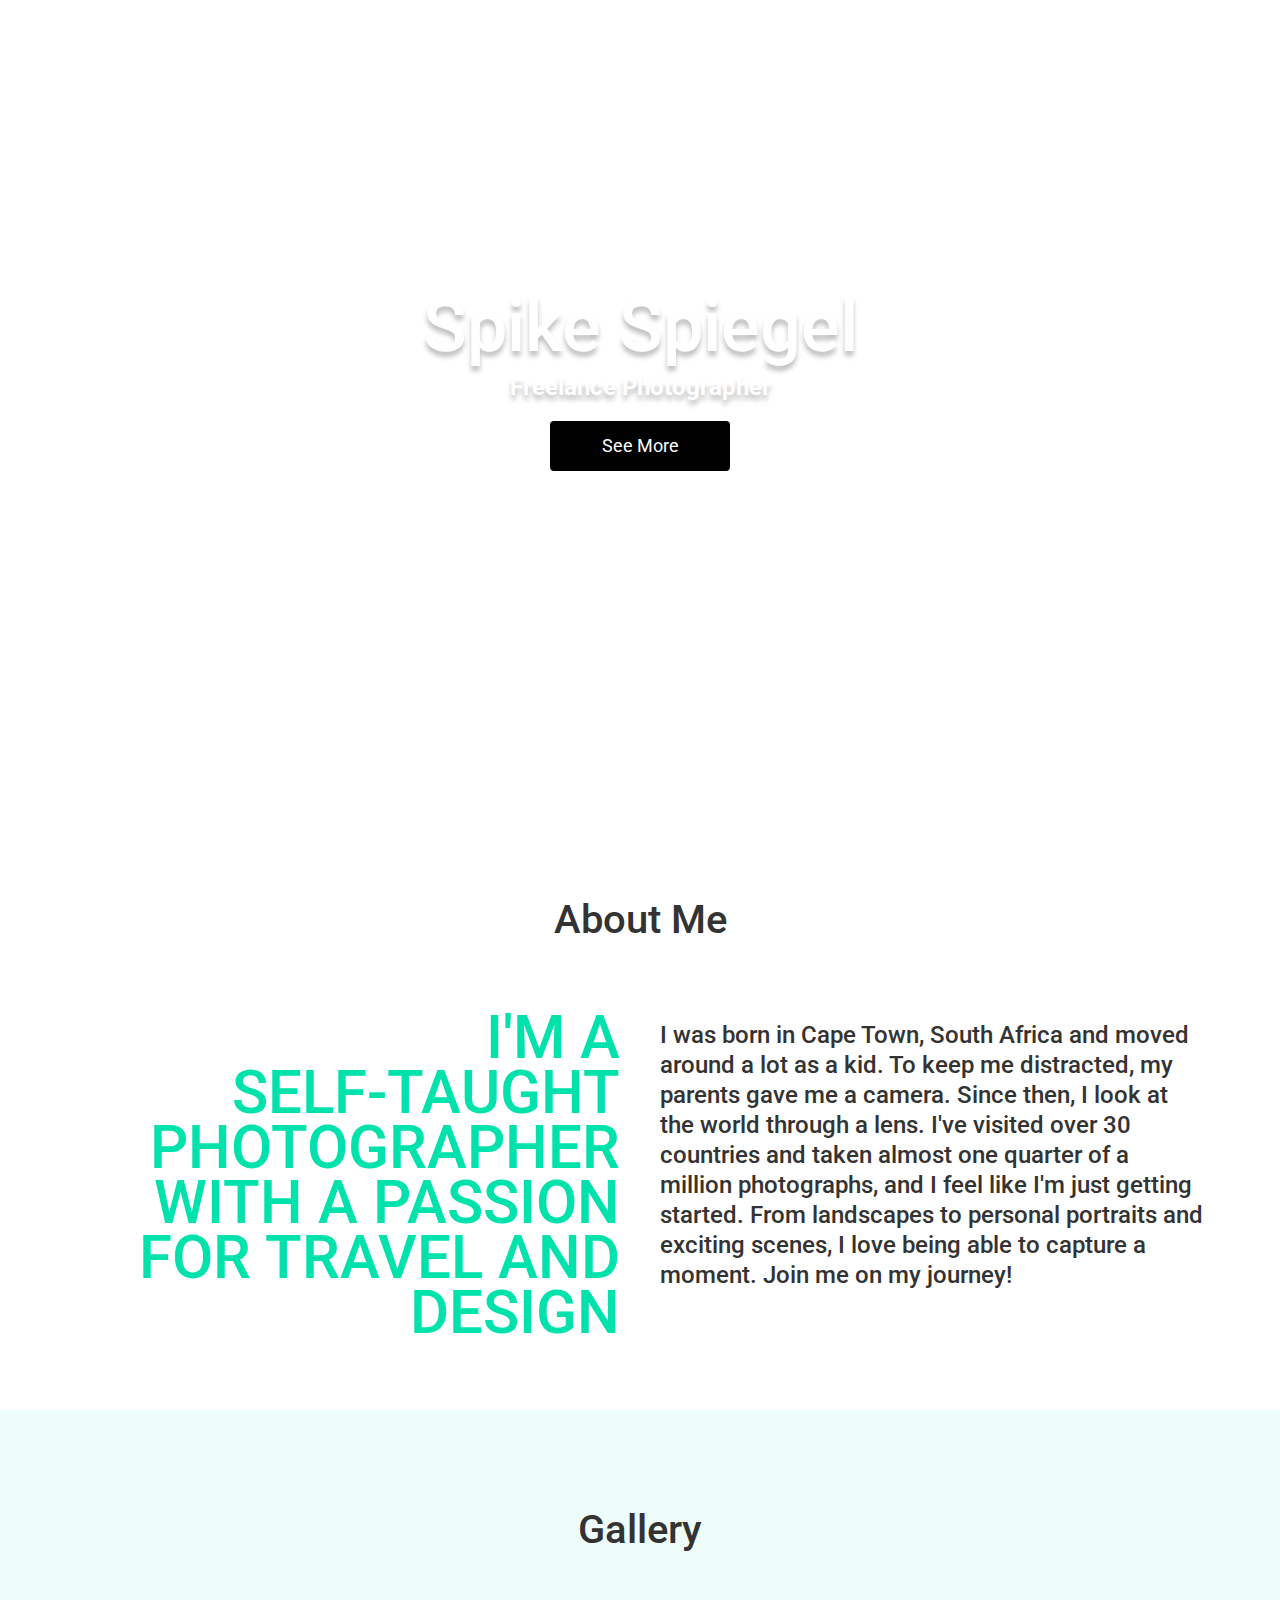
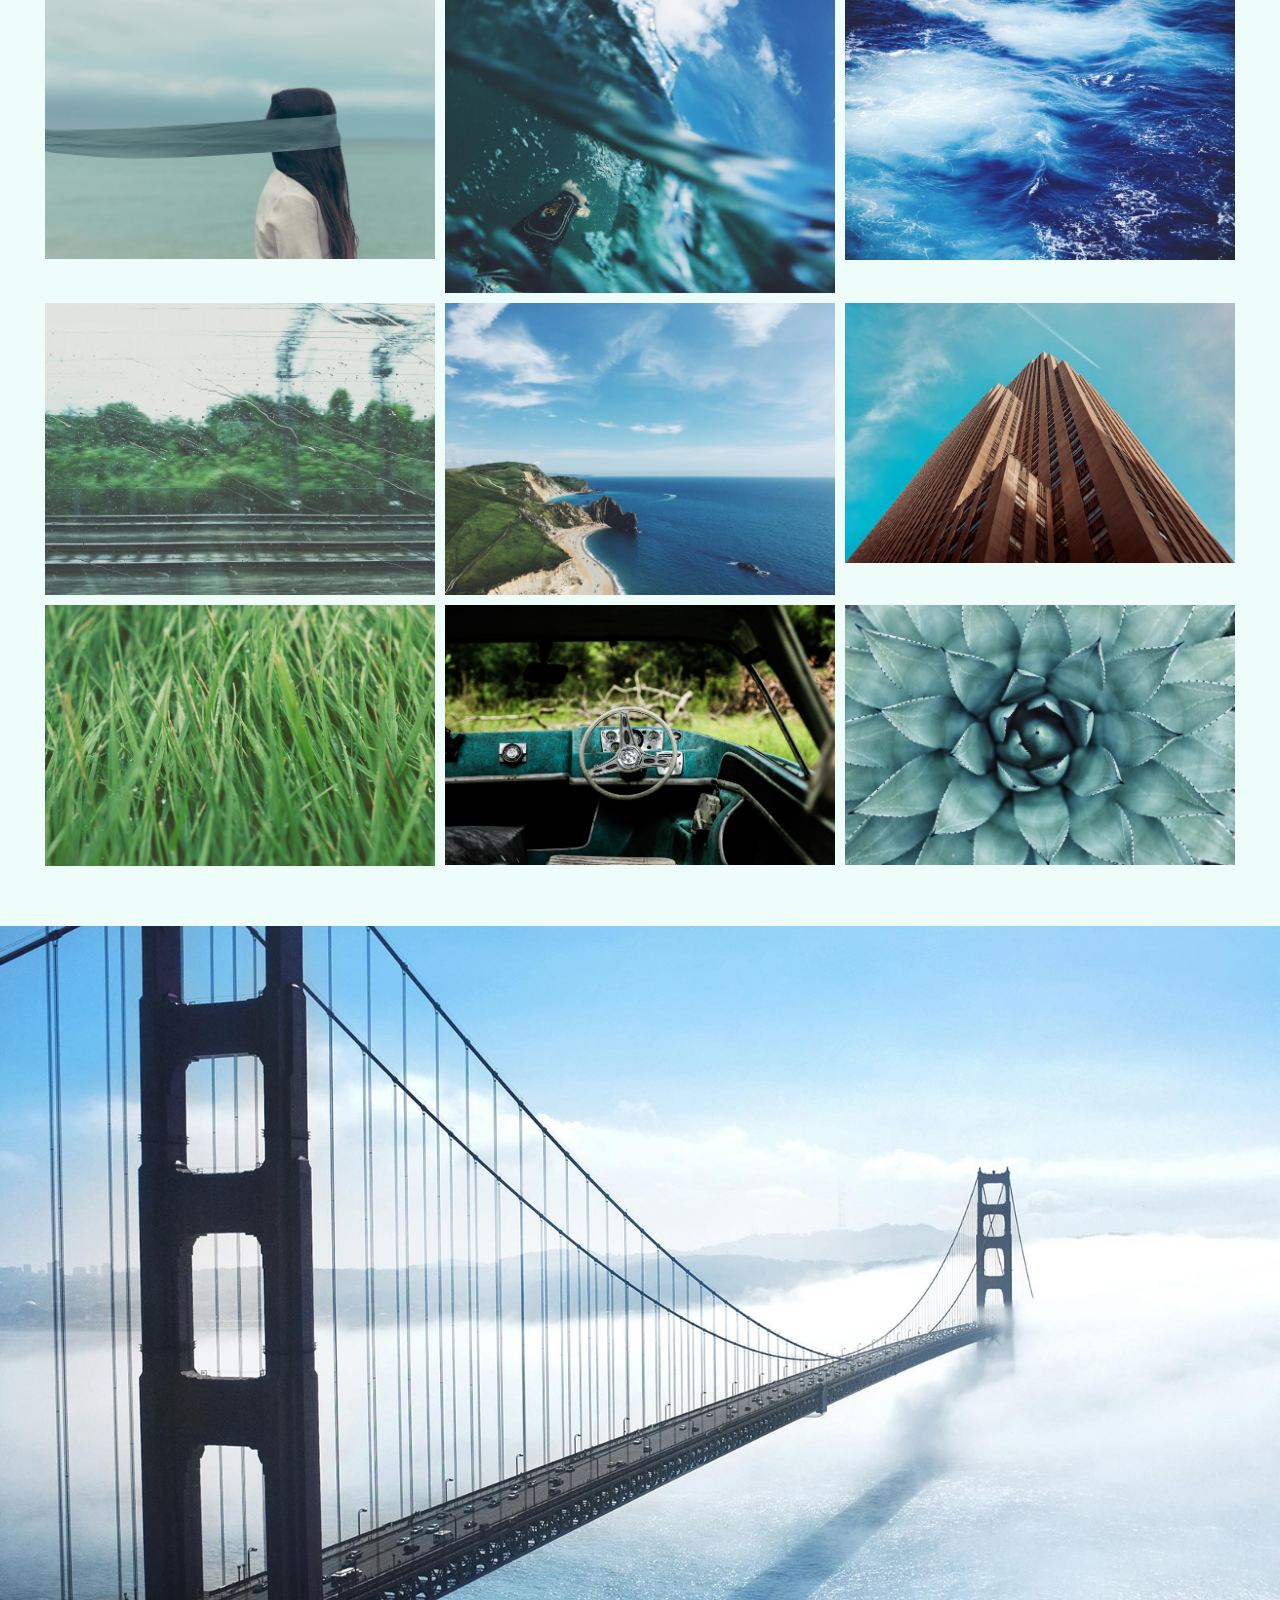
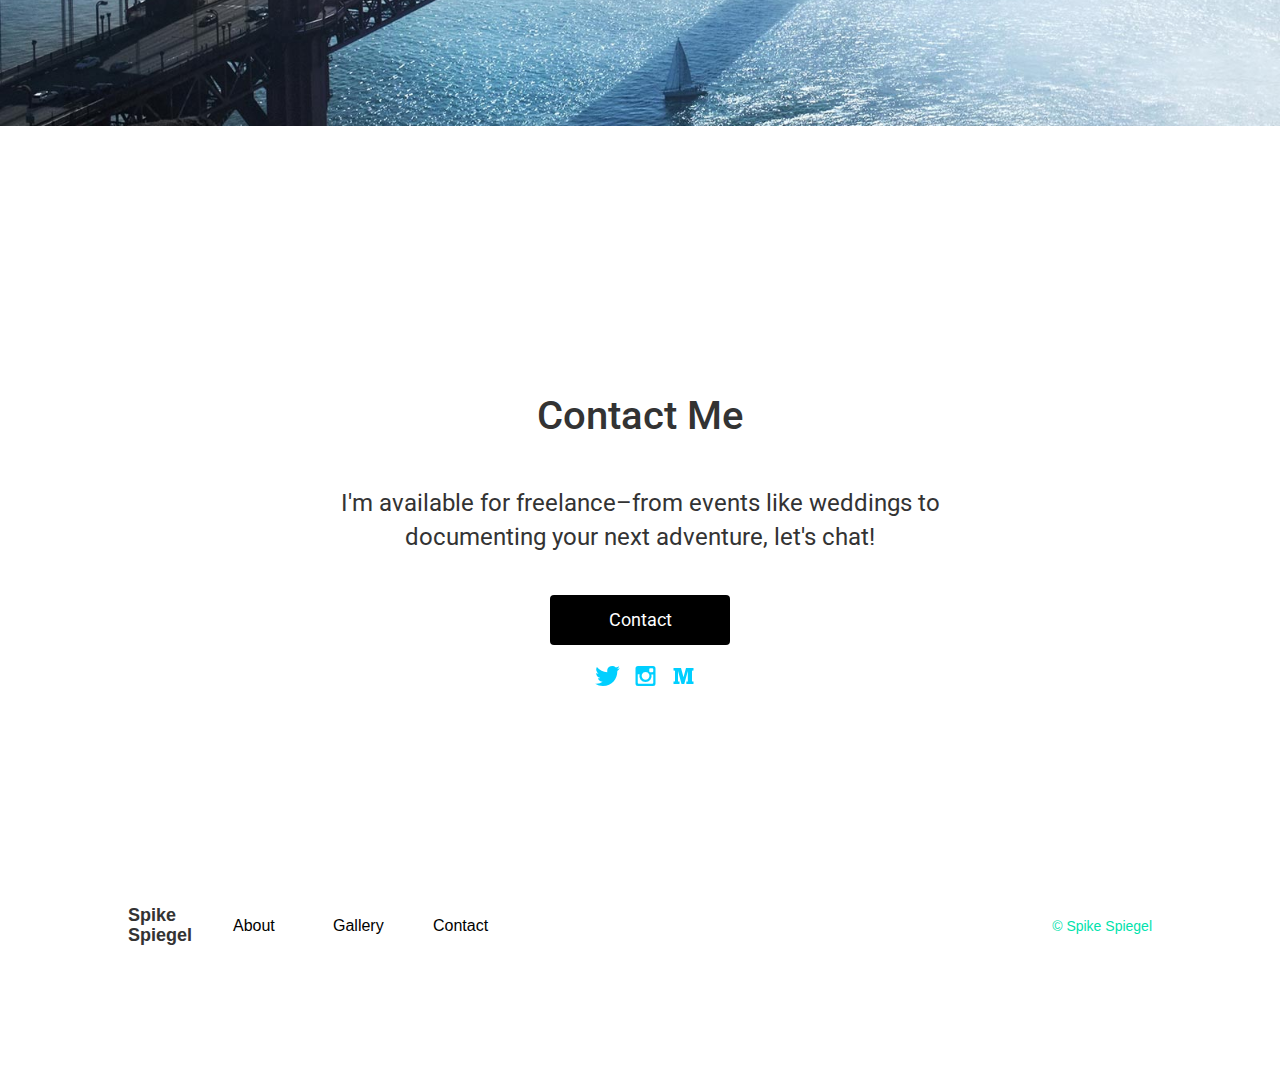
==== index.html @ 9066c70d "of my choice" ====
<!DOCTYPE html>
<html>
<head>
    <title>Portfolio</title>

    <link rel="stylesheet" href="https://maxcdn.bootstrapcdn.com/bootstrap/3.3.7/css/bootstrap.min.css" integrity="sha384-BVYiiSIFeK1dGmJRAkycuHAHRg32OmUcww7on3RYdg4Va+PmSTsz/K68vbdEjh4u" crossorigin="anonymous">

    <link rel="stylesheet" href="styles/styles.css">

    <link rel="stylesheet" href="https://fonts.googleapis.com/css?family=Roboto:100,700" type="text/css">
</head>
<body>
    <div id="intro" class="container-fluid hero landscape">
        <h1>Spike Spiegel</h1>
        <h5>Freelance Photographer</h5>
        <a href="#gallery"><button type="button" class="cta">See More</button></a>
    </div>

    <div id="about" class="container hero">
        <h2>About Me</h2>

        <div class="row">
            <div class="col-md-6 left-col">
                <h2>I'm a <br> self-taught photographer with a passion for travel and design</h2>
            </div>
            <div class="col-md-6 right-col">
                <h5>I was born in Cape Town, South Africa and moved around a lot as a kid. To keep me distracted, my parents gave me a camera. Since then, I look at the world through a lens. I've visited over 30 countries and taken almost one quarter of a million photographs, and I feel like I'm just getting started. From landscapes to personal portraits and exciting scenes, I love being able to capture a moment. Join me on my journey!</h5>
            </div>
        </div>
    </div>

    <div id="gallery" class="container-fluid hero">
        <h2>Gallery</h2>

        <div class="row">
            <div class="col-md-4"><img src="img/gallery/gallery-01.jpg"></div>
            <div class="col-md-4"><img src="img/gallery/gallery-02.jpg"></div>
            <div class="col-md-4"><img src="img/gallery/gallery-03.jpg"></div>
        </div>
        <div class="row">
            <div class="col-md-4"><img src="img/gallery/gallery-04.jpg"></div>
            <div class="col-md-4"><img src="img/gallery/gallery-05.jpg"></div>
            <div class="col-md-4"><img src="img/gallery/gallery-06.jpg"></div>
        </div>
        <div class="row">
            <div class="col-md-4"><img src="img/gallery/gallery-07.jpg"></div>
            <div class="col-md-4"><img src="img/gallery/gallery-08.jpg"></div>
            <div class="col-md-4"><img src="img/gallery/gallery-09.jpg"></div>
        </div>
    </div>

    <div class="hero container-fluid bridge"></div>

    <div id="contact" class="container-fluid hero">
        <h2>Contact Me</h2>

        <p>I'm available for freelance&ndash;from events like weddings to documenting your next adventure, let's chat!</p>

        <a href="mailto:mail@example.net"><button type="button" class="cta">Contact</button></a>

        <div id="social">
            <a href="http://www.twitter.com"><img src="img/icons/twitter.svg"></a>
            <a href="http://www.instagram.com"><img src="img/icons/instagram.svg"></a>
            <a href="http://www.medium.com"><img src="img/icons/medium.svg"></a>
        </div>
    </div>

    <div id="footer">
        <div class="footer-item">
            <h4>
                <b>Spike <br> Spiegel</b>
            </h4>
        </div>
        <div class="footer-item">
            <a href="#intro">About</a>
        </div>
        <div class="footer-item">
            <a href="#gallery">Gallery</a>
        </div>
        <div class="footer-item">
            <a href="#contact">Contact</a>
        </div>
        <div class="copyright">&copy; Spike Spiegel</div>
    </div>
</body>
</html>
---- styles/styles.css ----
.hero {
    font-family: "Roboto", serif;
    text-align: center;
    min-height: 800px;
    background-size: cover;
    padding-bottom: 50px;

    display: flex;
    align-items: center;
    justify-content: center;
    flex-direction: column;
}

.landscape.hero {
    color: white;
}

.hero h1 {
    line-height: 55px;
    font-size: 72px;
}

.hero h2 {
    margin-top: 100px;
    margin-bottom: 50px;
    font-size: 40px;
    line-height: 40px;
}

#intro h1, #intro h5 {
    text-shadow: rgba(0, 0, 0, .25) 0px 5px 5px;
}

#intro h5 {
    margin-bottom: 20px;
    font-size: 24px;
    font-weight: 700;
}

.cta {
    background-color: black;
    color: white;
    padding: 0;
    width: 180px;
    font-size: 18px;
    line-height: 50px;
    border: none;
    border-radius: 4px;
    cursor: pointer;
}

.cta:hover {
    background-color: #00CFFF;
}

#about {
    min-height: 0px;
}

#about .left-col {
    color: #00E2AC;
    padding: 20px;
    text-align: right;
    text-transform: uppercase;
    font-weight: 700;
}

#about .right-col {
    text-align: left;
    padding: 20px;
}

.left-col h2 {
    margin-top: 0;
    margin-bottom: 0;
    font-size: 60px;
    line-height: 55px;
}

.right-col h5 {
    font-size: 24px;
    line-height: 30px;
}

#gallery {
    background-color: #EEFDF9;
}

#gallery .col-md-4 {
    overflow: hidden;
    padding-top: 0;
    padding-right: 5px;
    padding-bottom: 10px;
    padding-left: 5px;
}

.col-md-4 img {
    height: 100%;
    max-width: 390px;
    max-height: 380px;
}

.hero.bridge {
    background-image: url(../img/bridge/full-width.jpg);
    width: 100%;
}

#contact p {
    font-size: 24px;
    margin-bottom: 40px;
    max-width: 740px;
}

#social {
    padding: 20px;
}

#social a {
    margin-top: 0;
    margin-right: 0;
    margin-bottom: 0;
    margin-left: 10px;
    text-decoration: none;
}

#social img {
    height: 20px;
}

#social img:hover {
    opacity: 0.5;
}

#footer {
    height: 40px;
    margin-left: 10%;
    margin-right: 10%;
    padding-bottom: 150px;

    display: flex;
    flex-direction: row;
    align-items: center;
}

#footer a {
    color: black;
    font-size: 16px;
    line-height: 40px;
    padding: 0;
    margin-left: 5px;
    margin-right: 20px;
}

#footer .footer-item {
    flex: 1;
    max-width: 100px;
}

.copyright {
    margin-left: auto;
    color: #00E2AC;
}

@media only screen and (max-width: 480px) {
    #intro {
        min-height: 640px;
    }

    .left-col h2 {
        font-size: 42px;
        line-height: 40px;
    }

    #footer {
        margin-left: 20px;
        margin-right: 20px;
    }

    #footer h4 {
        margin-right: 20px;
    }
}

@media only screen and (max-width: 992px) {
    .row {
        width: 100%;
    }

    .col-md-4 {
        width: 100%;
    }

    .col-md-4 img {
        width: 100%;
        max-width: 992px;
        max-height: 900px;
    }
}
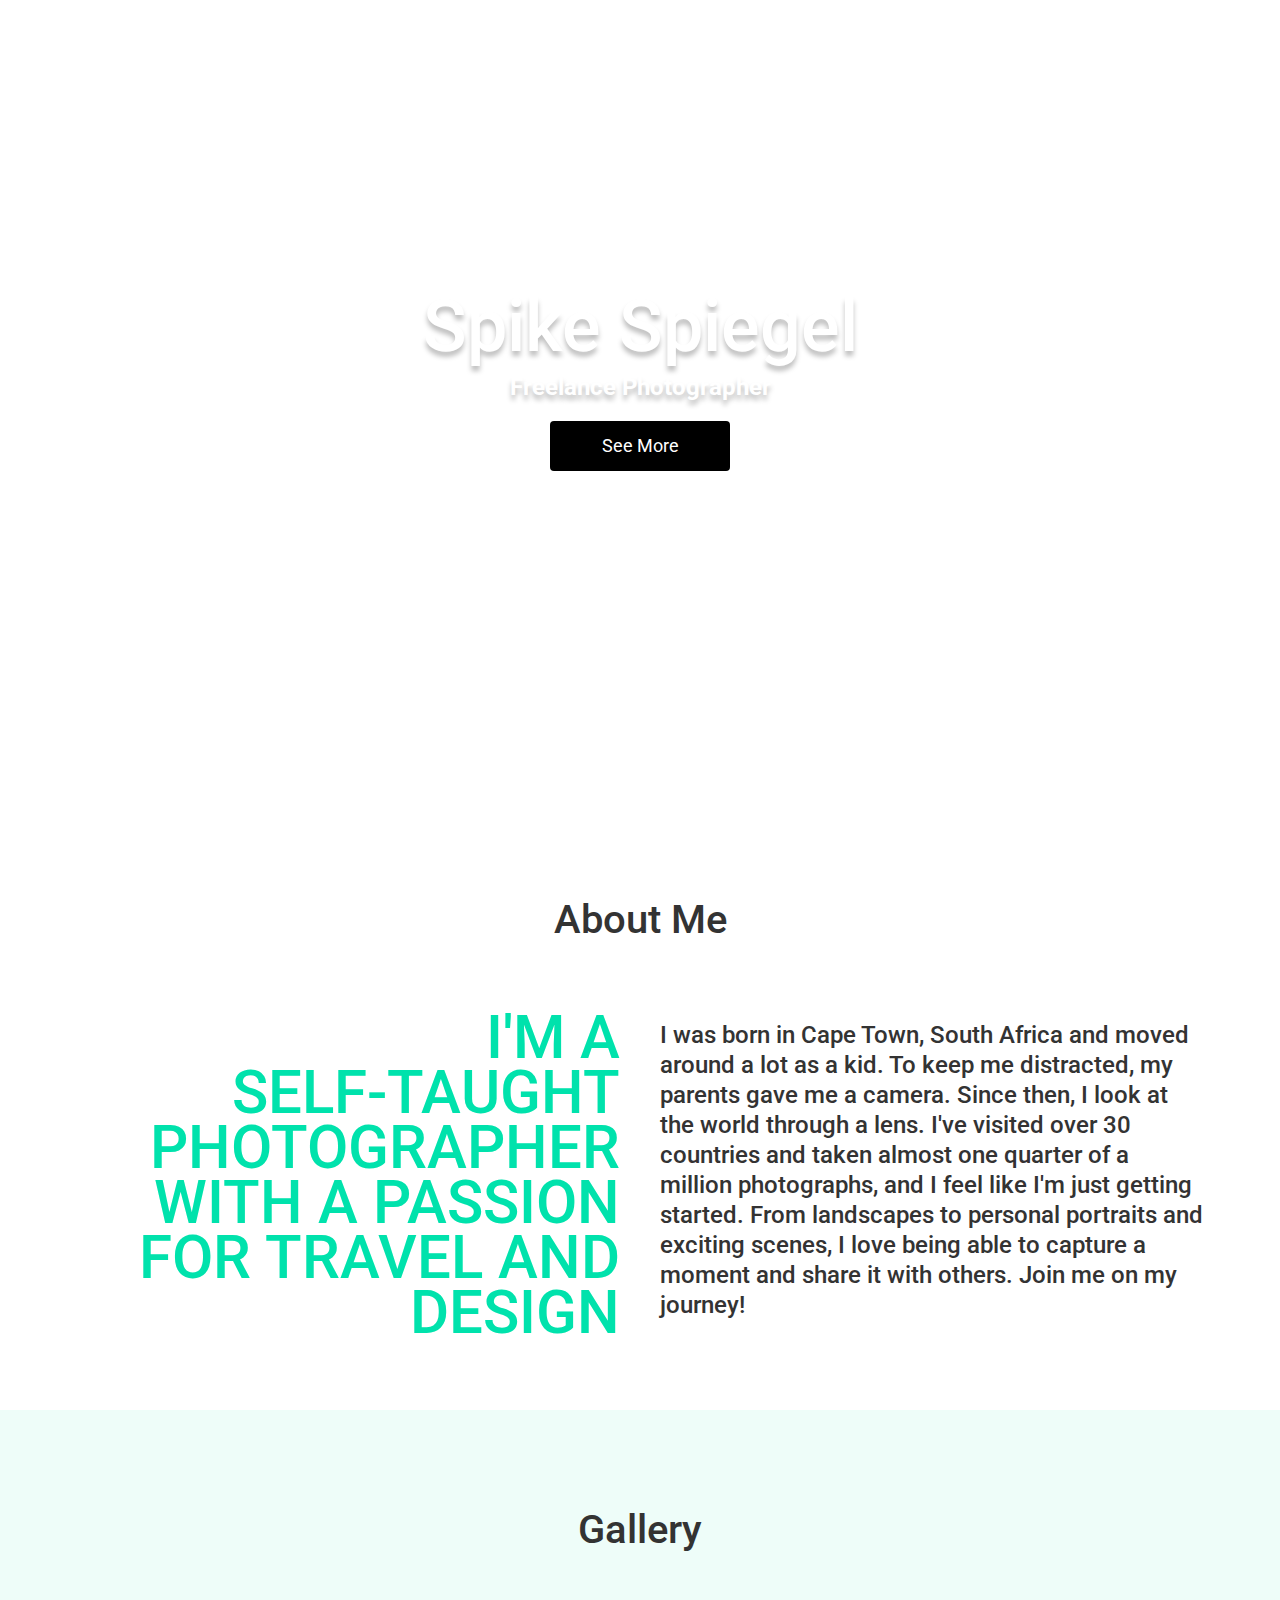
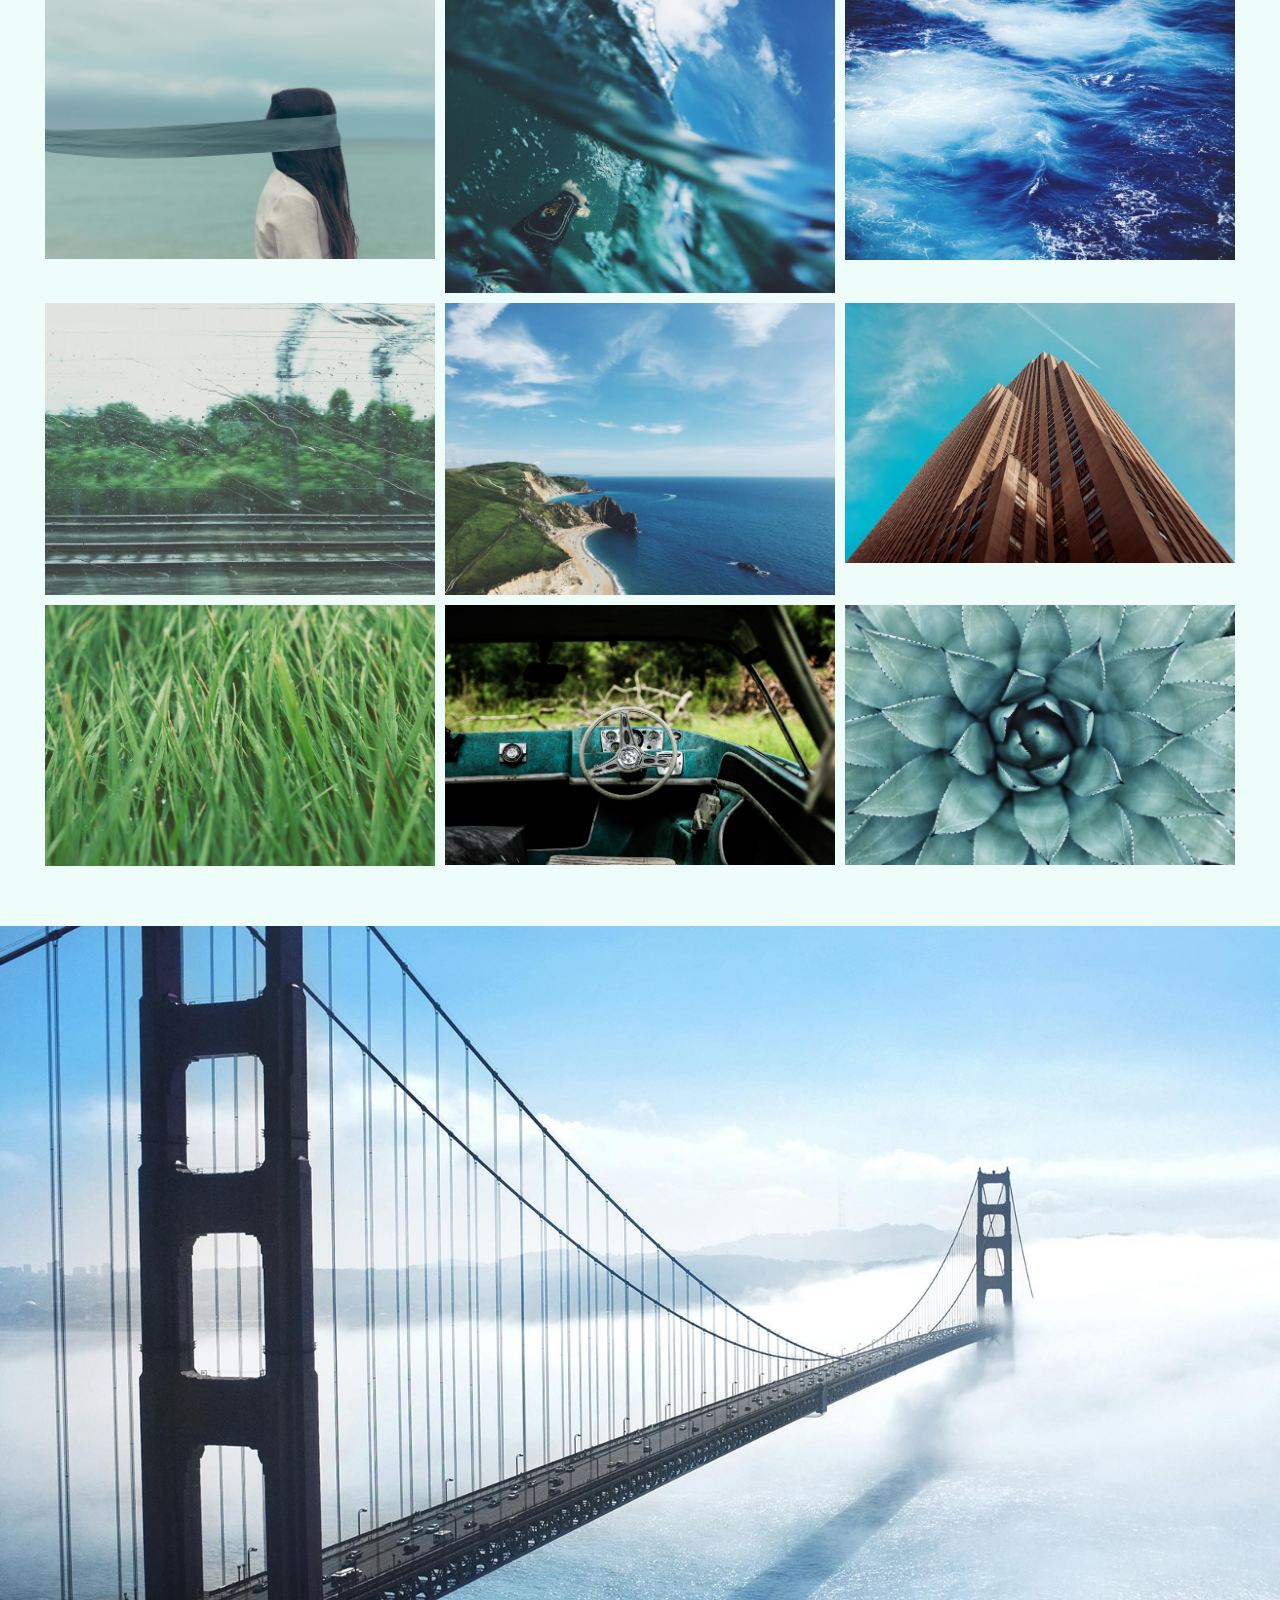
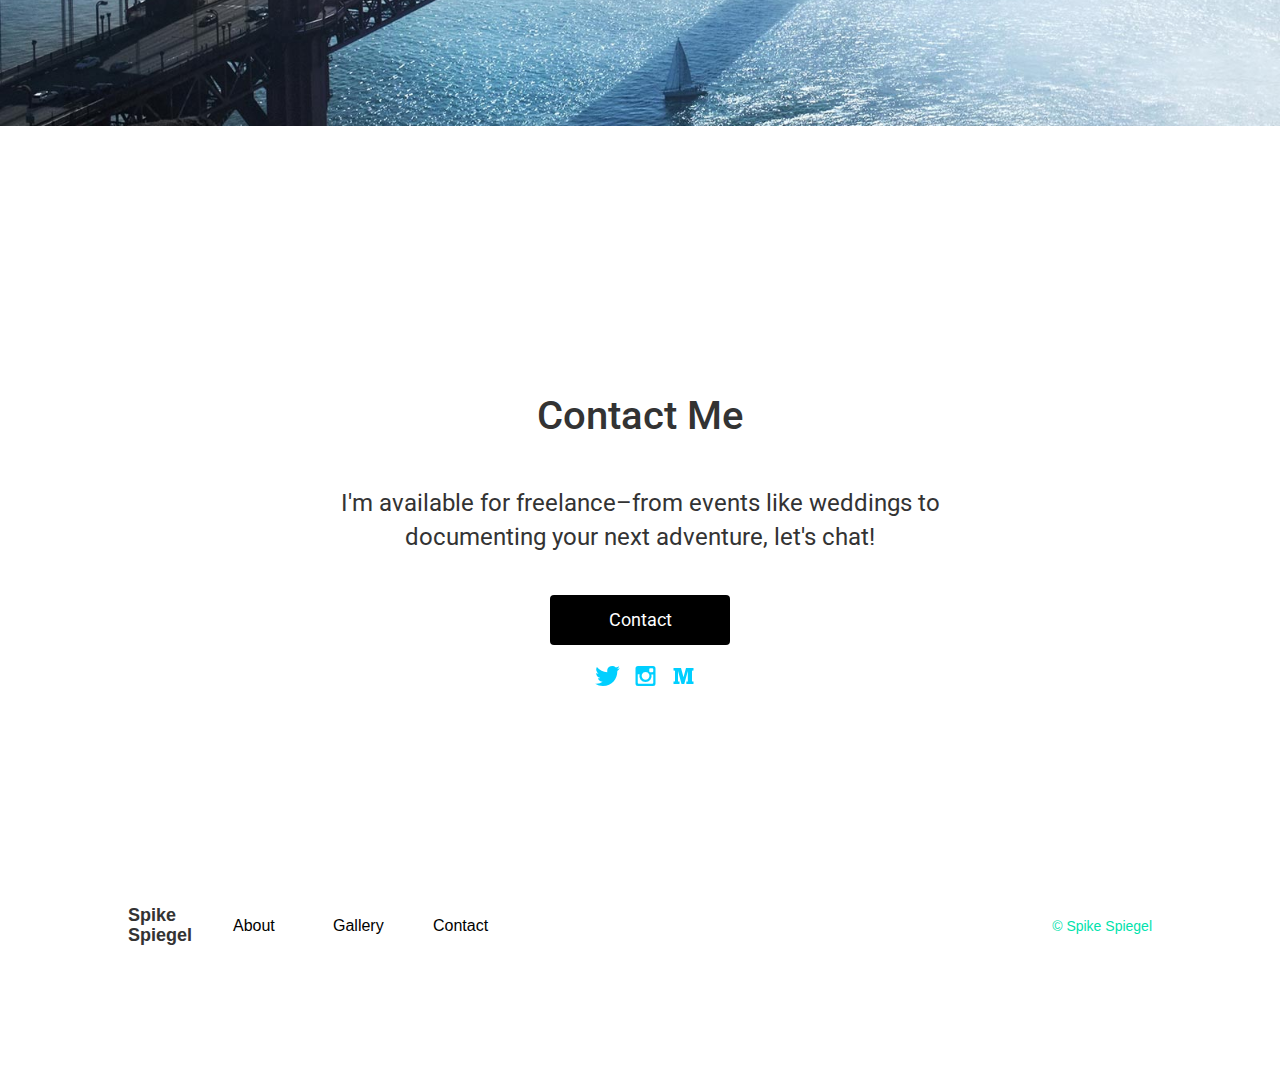
==== commit f6e878d0: "build" ====
--- a/index.html
+++ b/index.html
@@ -24,7 +24,7 @@
                 <h2>I'm a <br> self-taught photographer with a passion for travel and design</h2>
             </div>
             <div class="col-md-6 right-col">
-                <h5>I was born in Cape Town, South Africa and moved around a lot as a kid. To keep me distracted, my parents gave me a camera. Since then, I look at the world through a lens. I've visited over 30 countries and taken almost one quarter of a million photographs, and I feel like I'm just getting started. From landscapes to personal portraits and exciting scenes, I love being able to capture a moment. Join me on my journey!</h5>
+                <h5>I was born in Cape Town, South Africa and moved around a lot as a kid. To keep me distracted, my parents gave me a camera. Since then, I look at the world through a lens. I've visited over 30 countries and taken almost one quarter of a million photographs, and I feel like I'm just getting started. From landscapes to personal portraits and exciting scenes, I love being able to capture a moment and share it with others. Join me on my journey!</h5>
             </div>
         </div>
     </div>
@@ -83,4 +83,4 @@
         <div class="copyright">&copy; Spike Spiegel</div>
     </div>
 </body>
-</html>+</html>
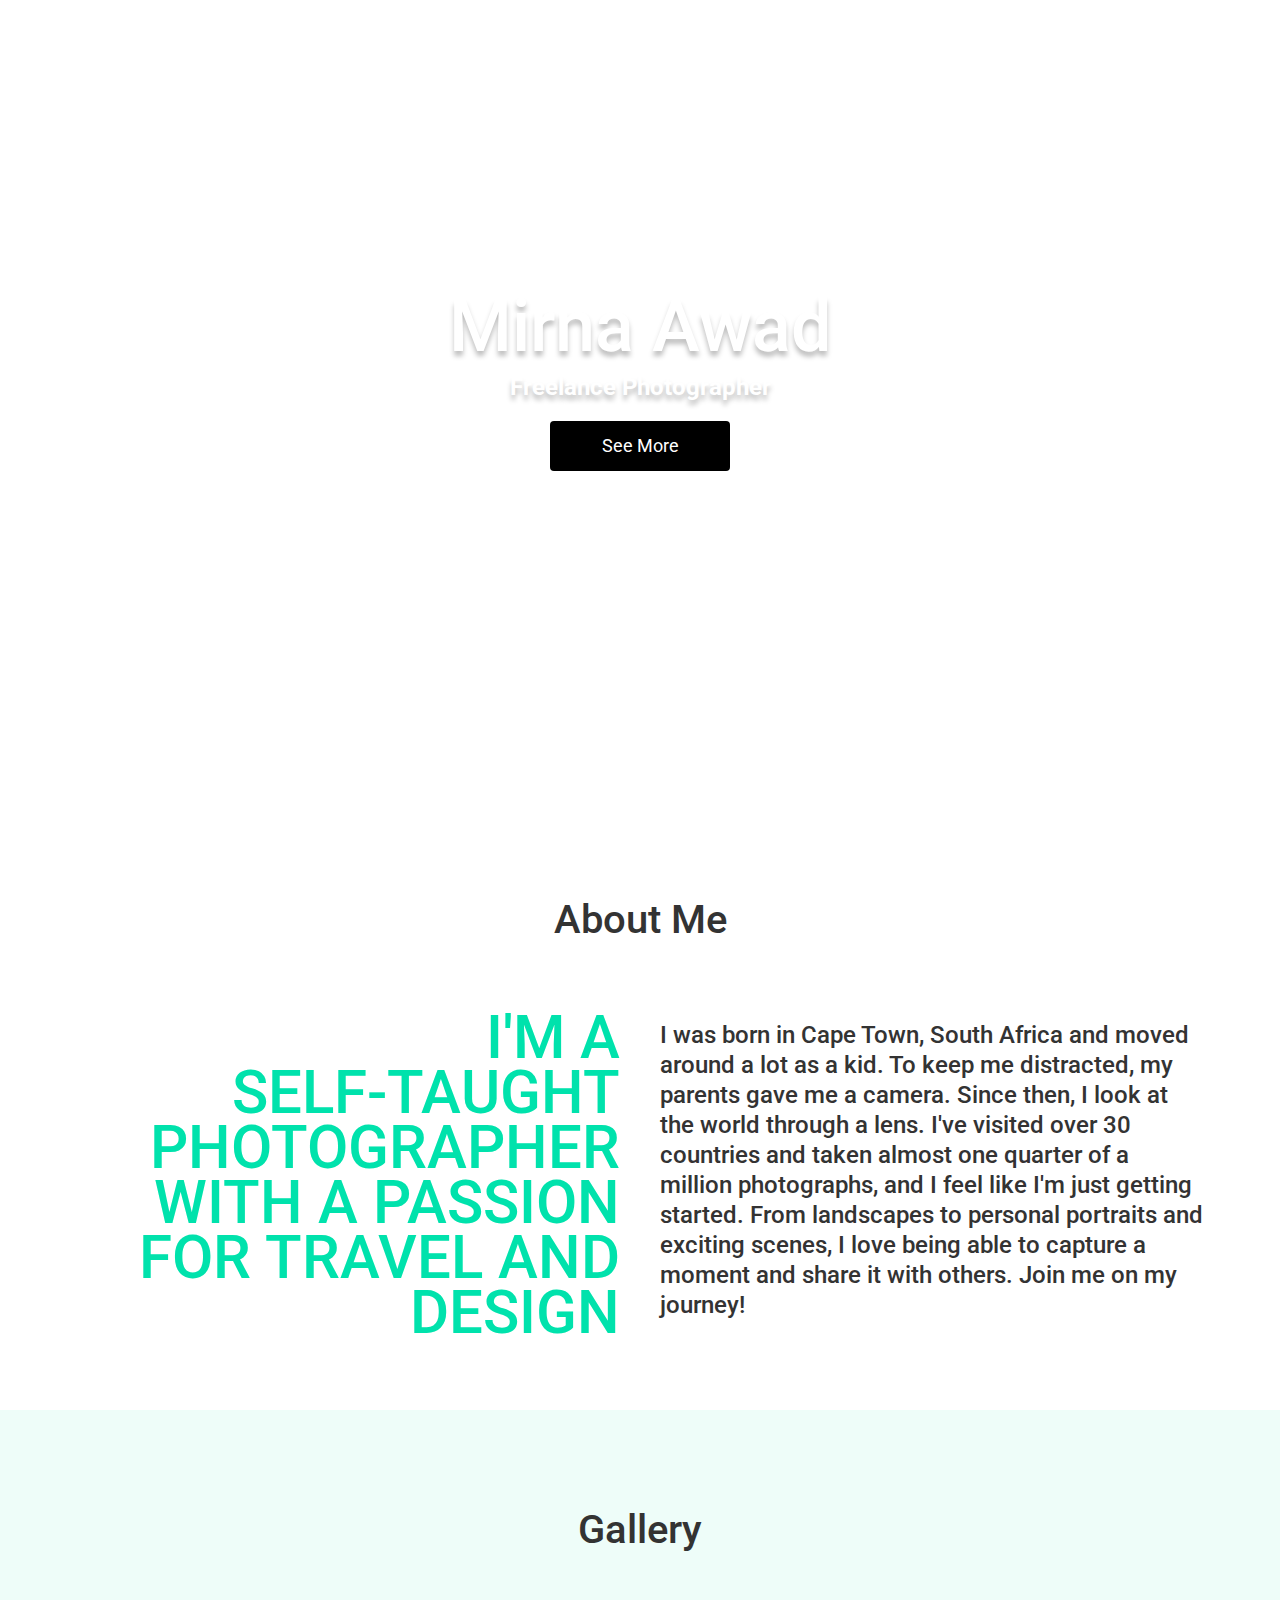
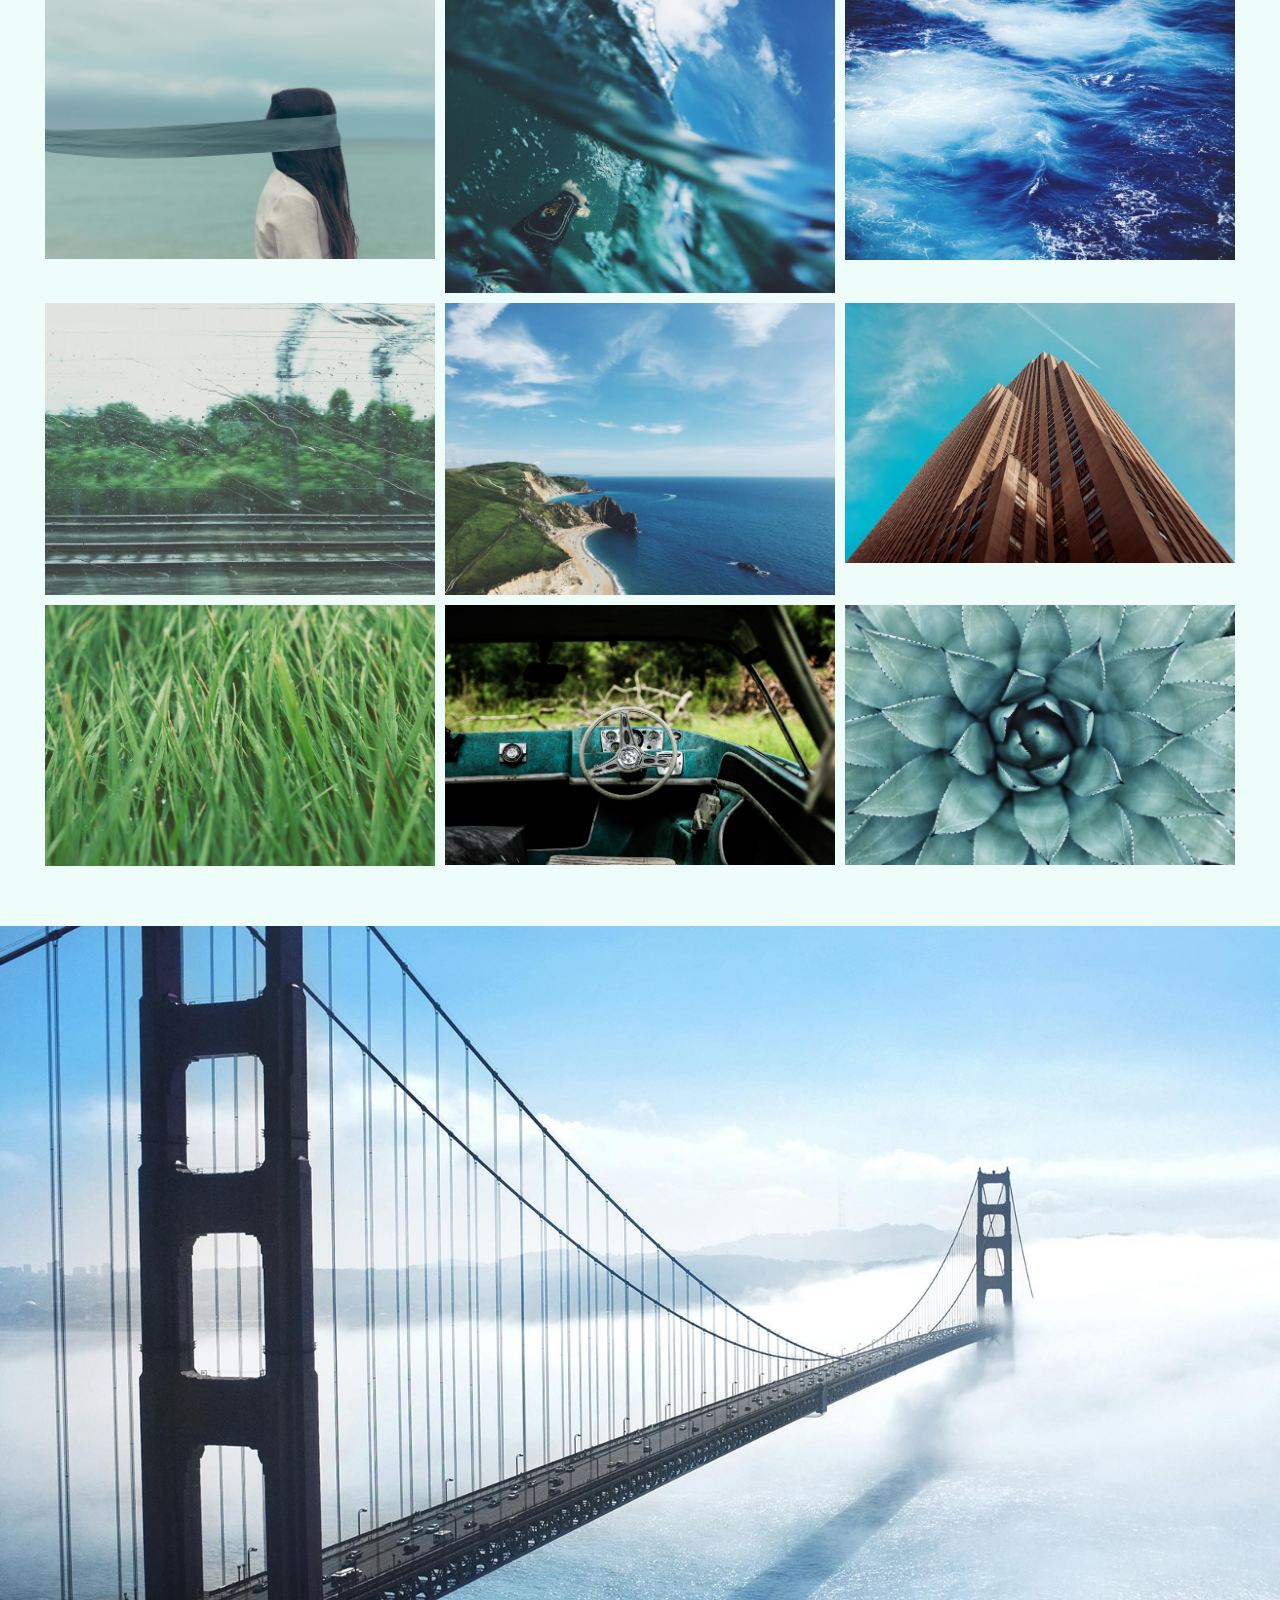
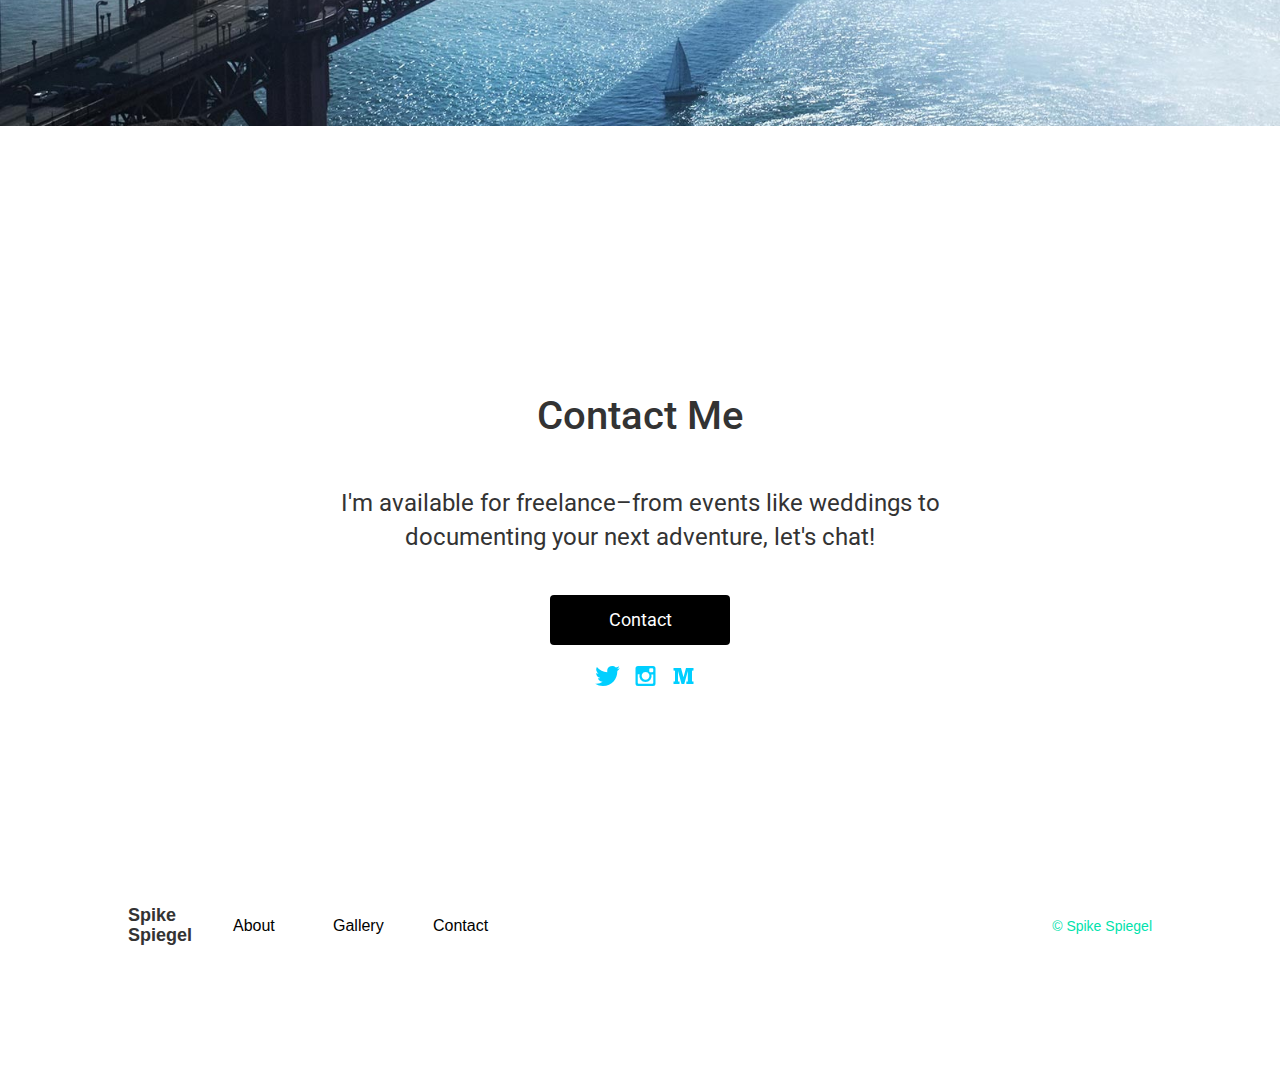
==== commit d3733502: "mirna" ====
--- a/index.html
+++ b/index.html
@@ -11,7 +11,7 @@
 </head>
 <body>
     <div id="intro" class="container-fluid hero landscape">
-        <h1>Spike Spiegel</h1>
+        <h1>Mirna Awad</h1>
         <h5>Freelance Photographer</h5>
         <a href="#gallery"><button type="button" class="cta">See More</button></a>
     </div>
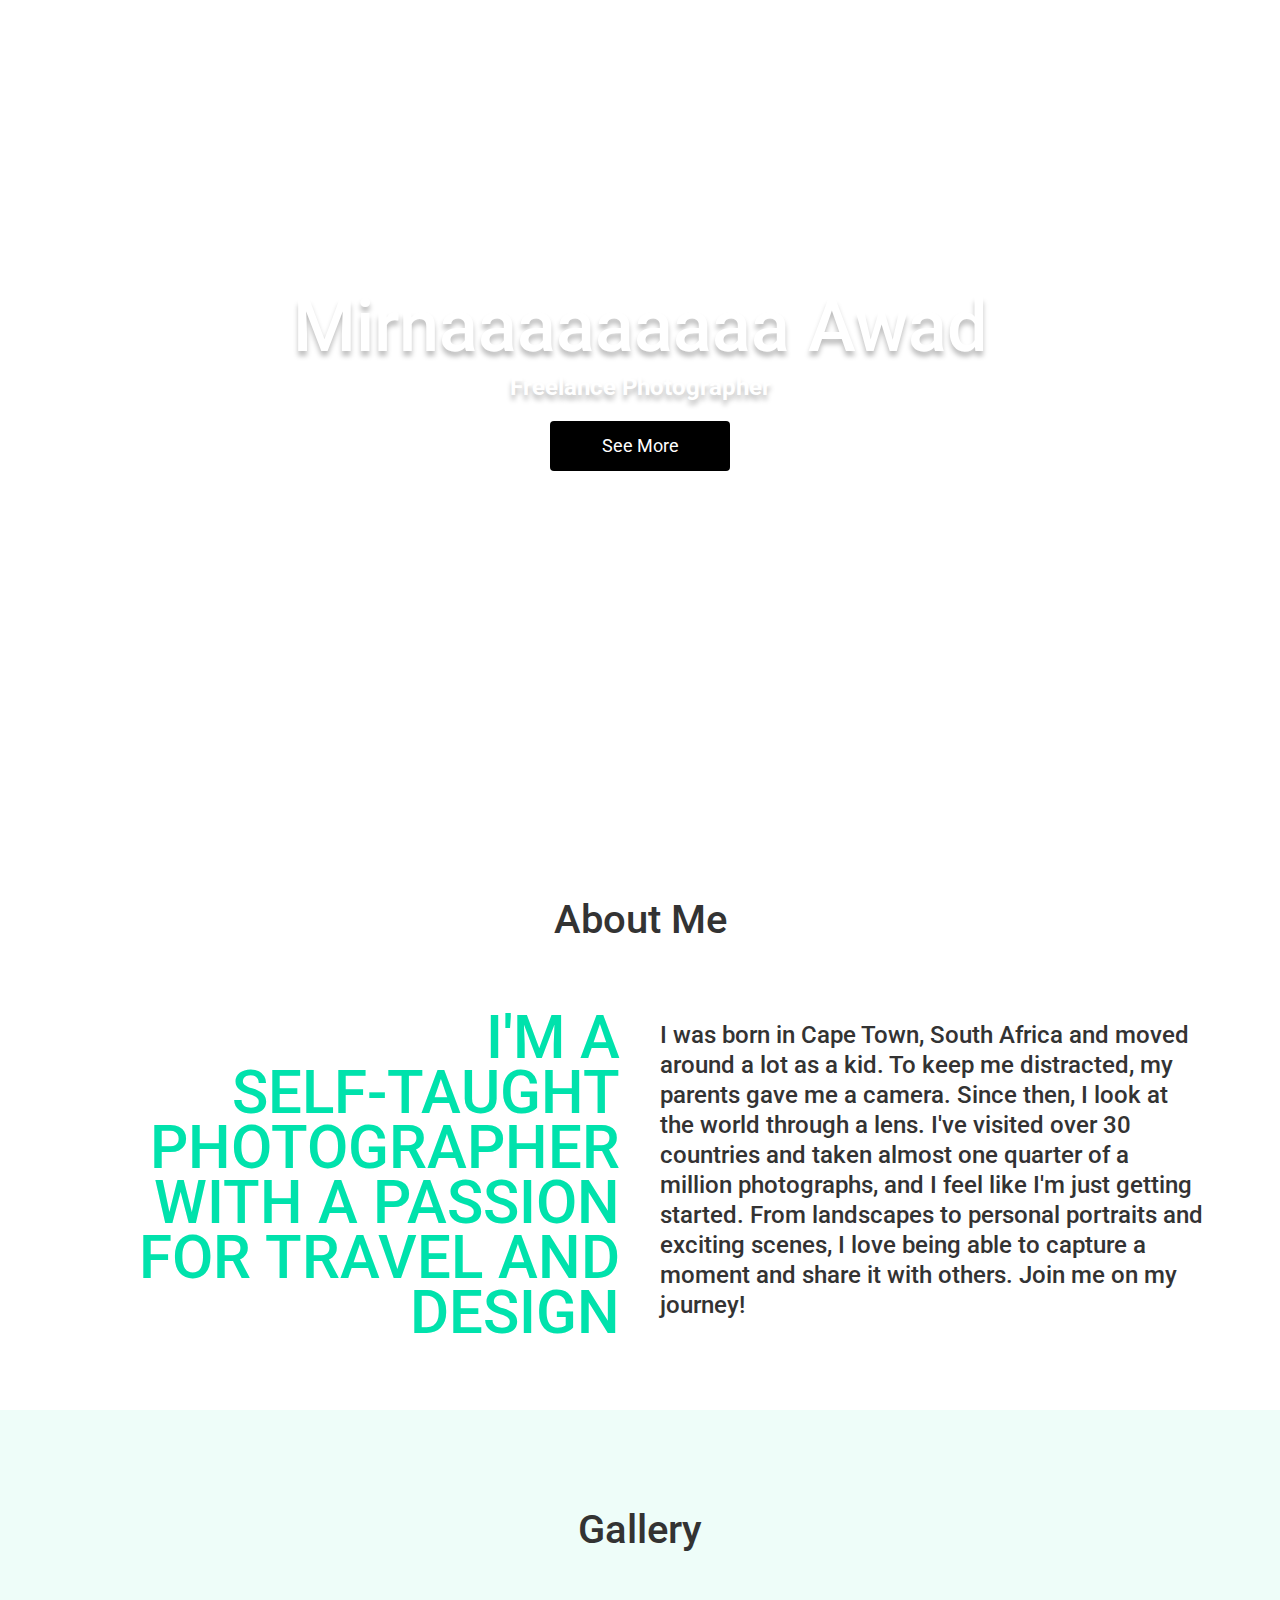
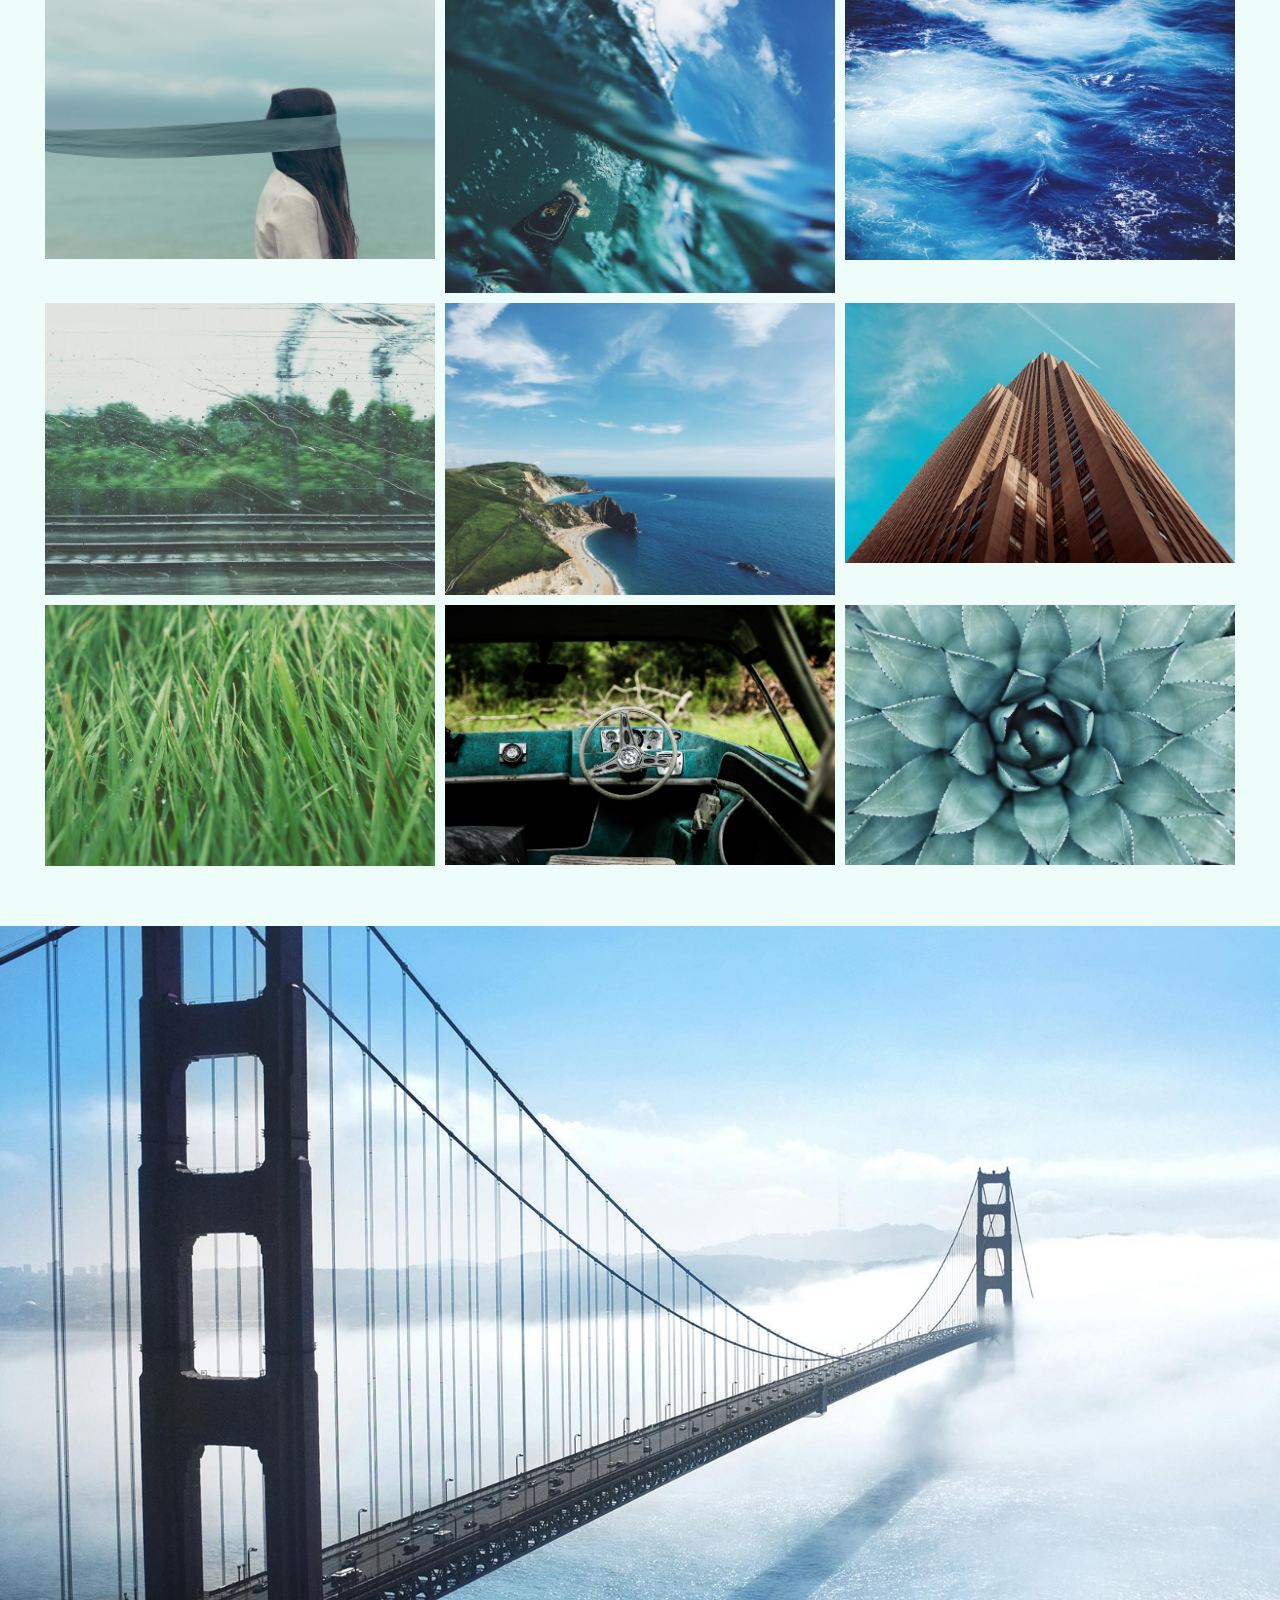
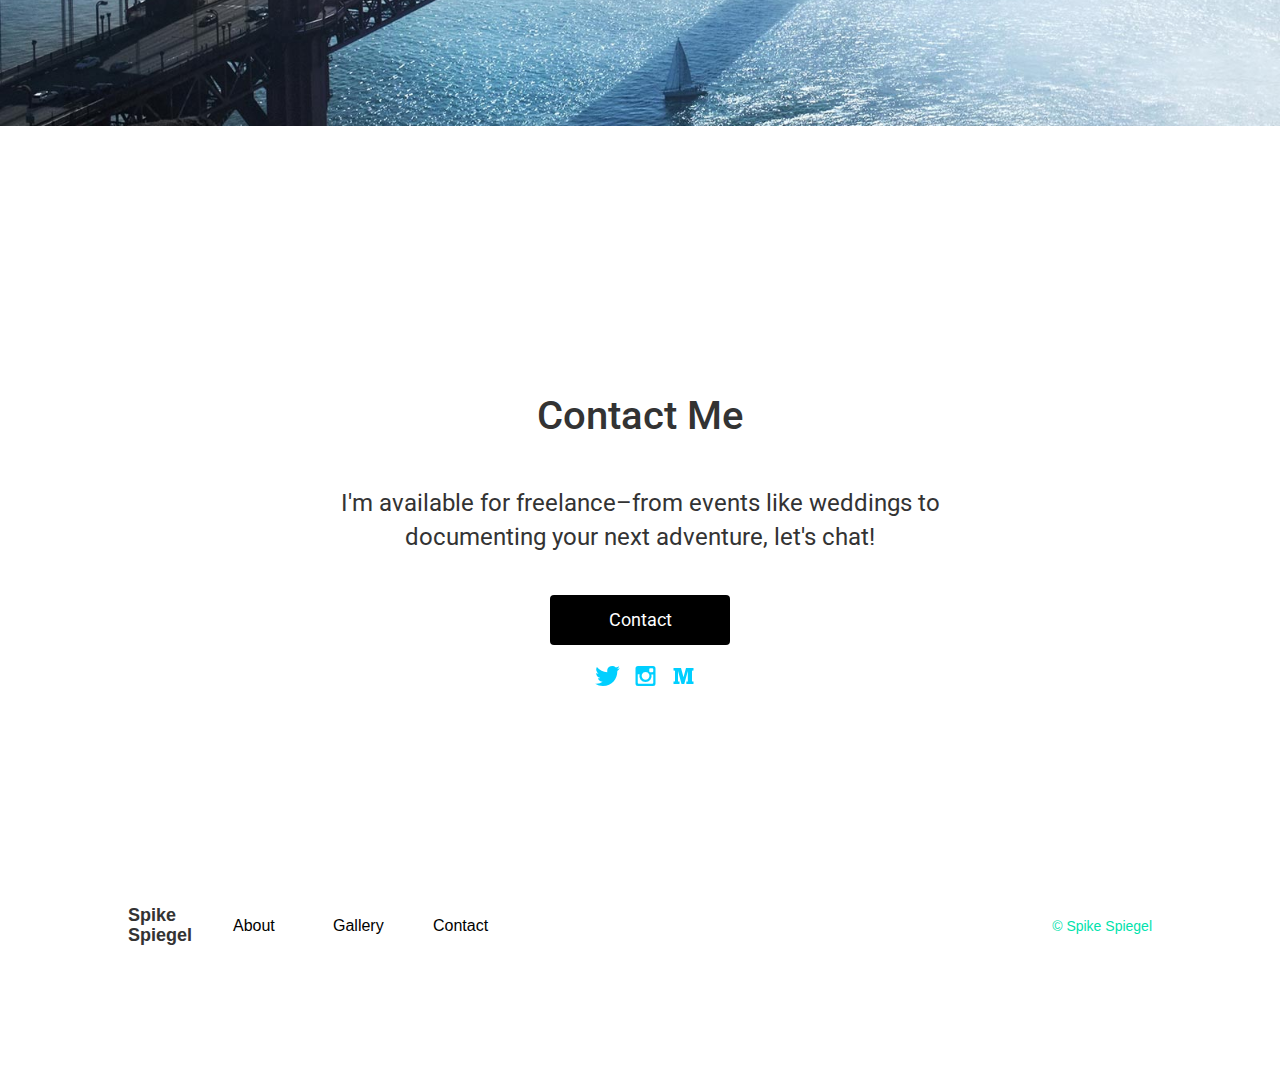
==== commit 62274025: "add" ====
--- a/index.html
+++ b/index.html
@@ -11,7 +11,7 @@
 </head>
 <body>
     <div id="intro" class="container-fluid hero landscape">
-        <h1>Mirna Awad</h1>
+        <h1>Mirnaaaaaaaaa Awad</h1>
         <h5>Freelance Photographer</h5>
         <a href="#gallery"><button type="button" class="cta">See More</button></a>
     </div>
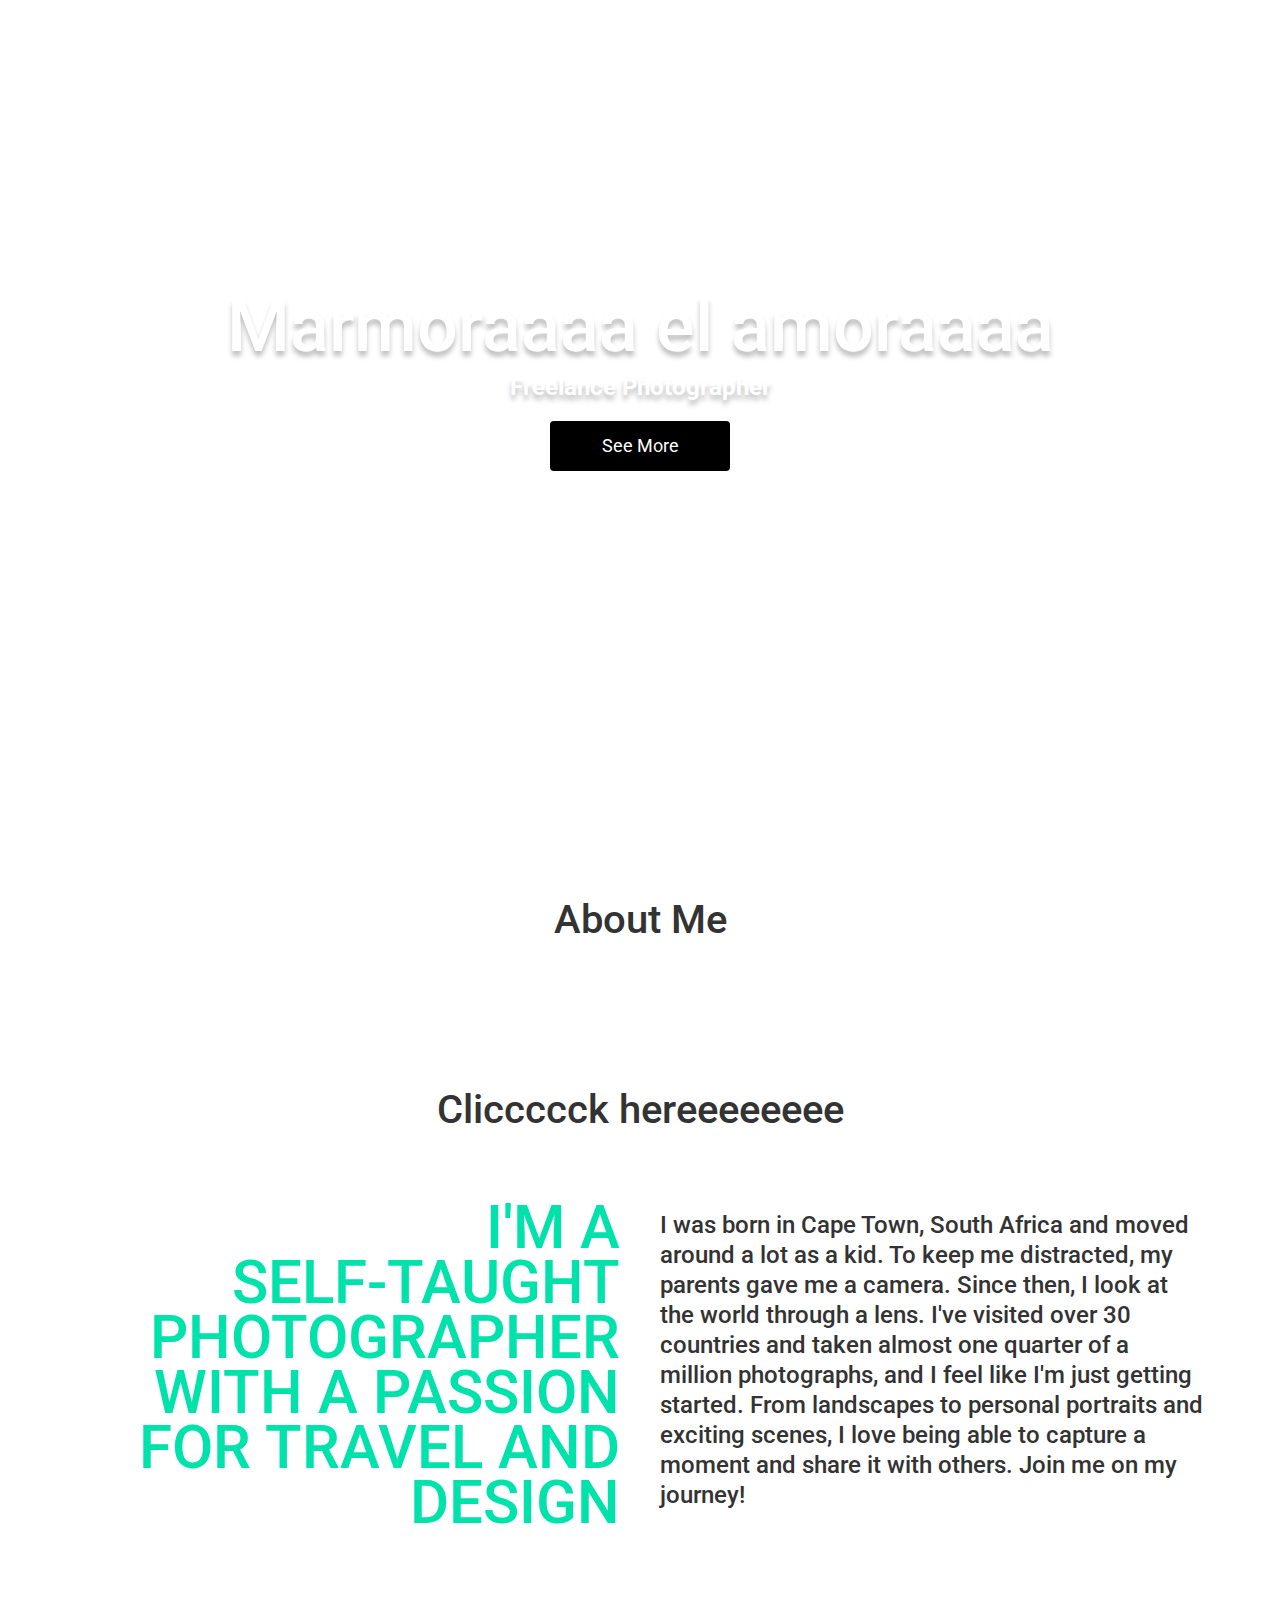
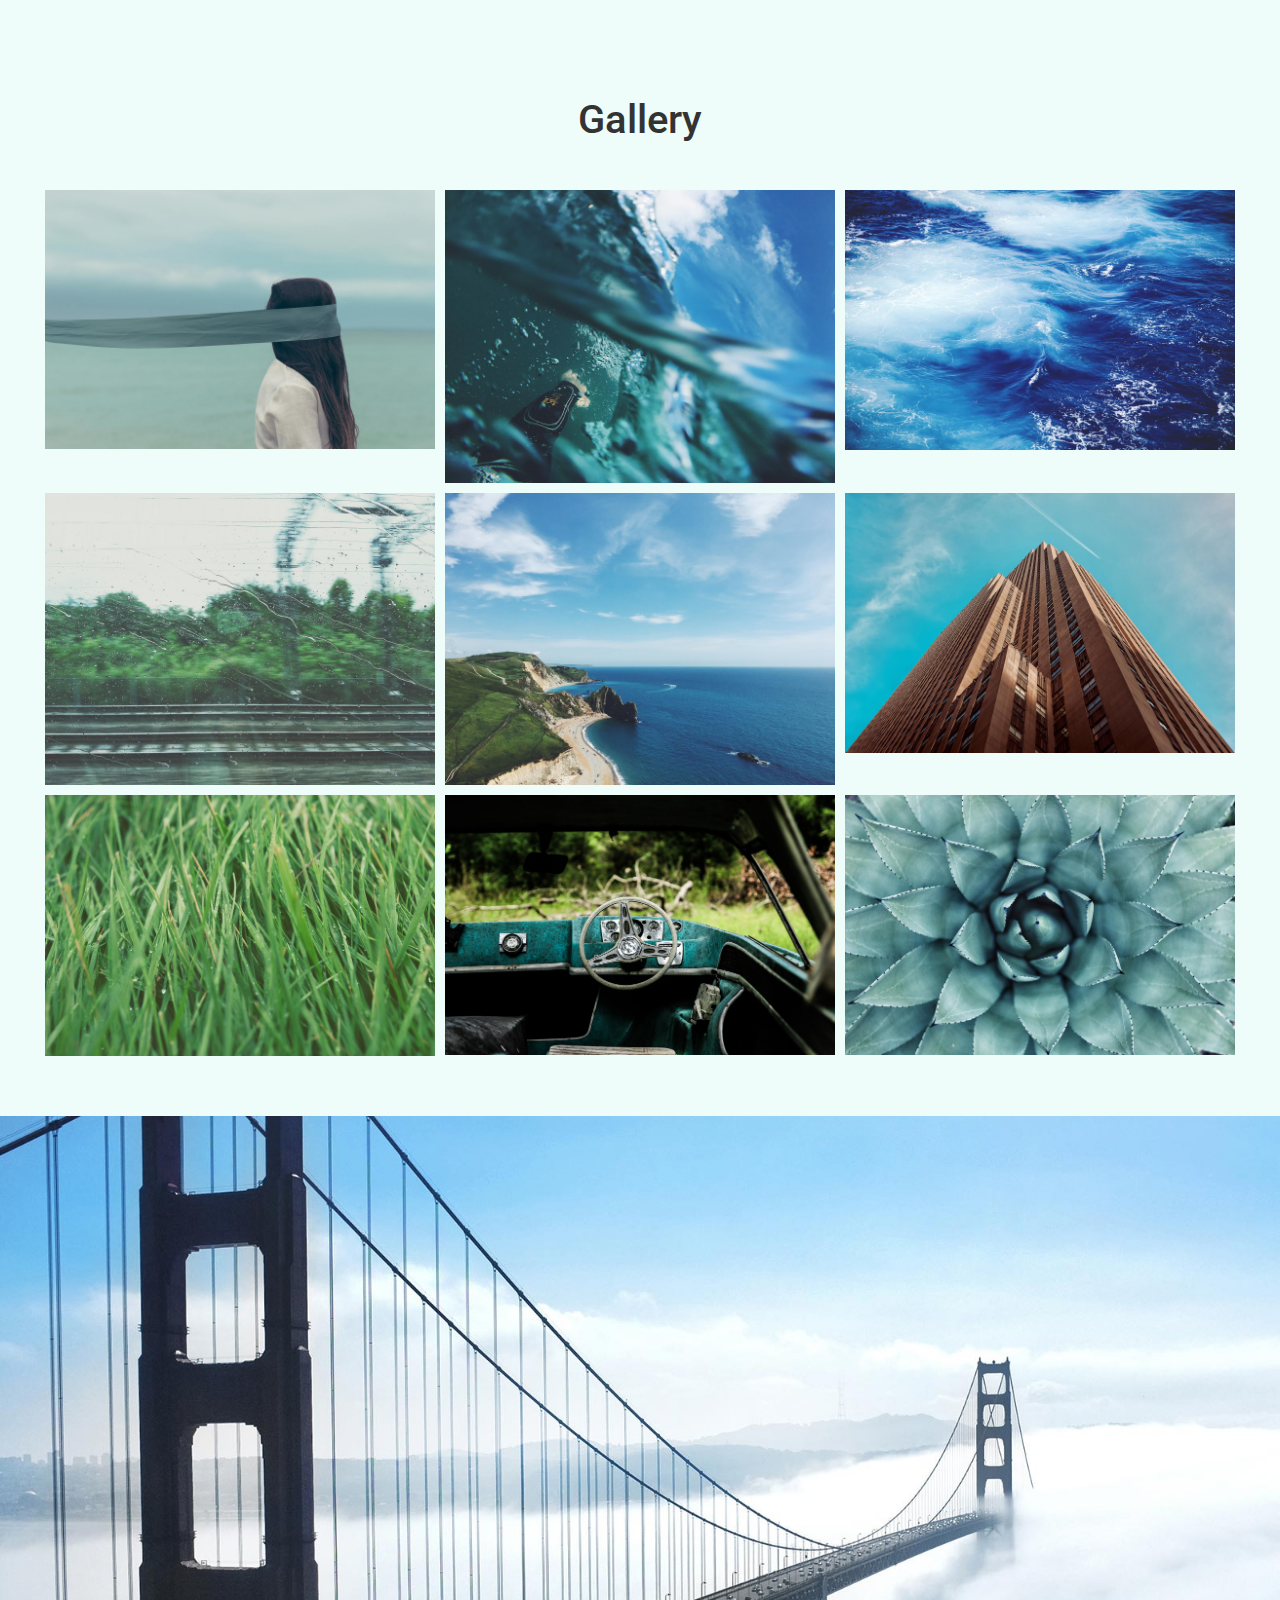
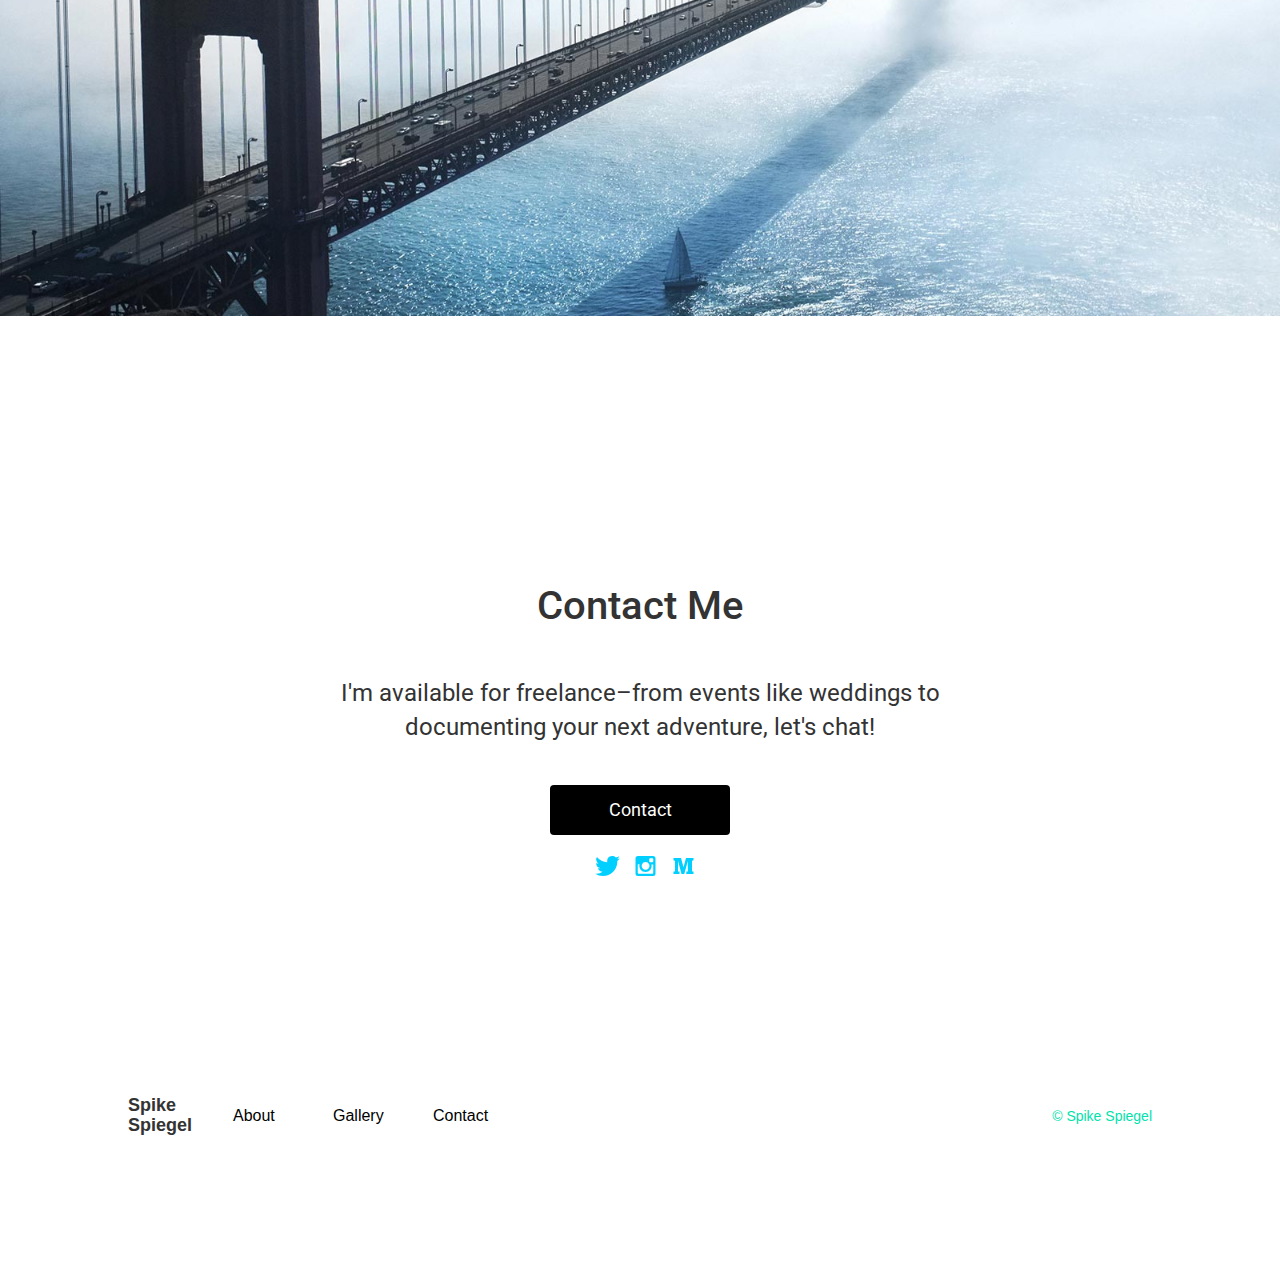
==== commit 34bf5e5a: "index" ====
--- a/index.html
+++ b/index.html
@@ -11,14 +11,14 @@
 </head>
 <body>
     <div id="intro" class="container-fluid hero landscape">
-        <h1>Mirnaaaaaaaaa Awad</h1>
+        <h1>Marmoraaaa el amoraaaa</h1>
         <h5>Freelance Photographer</h5>
         <a href="#gallery"><button type="button" class="cta">See More</button></a>
     </div>
 
     <div id="about" class="container hero">
         <h2>About Me</h2>
-
+        <h2>Cliccccck hereeeeeeee</h2>
         <div class="row">
             <div class="col-md-6 left-col">
                 <h2>I'm a <br> self-taught photographer with a passion for travel and design</h2>
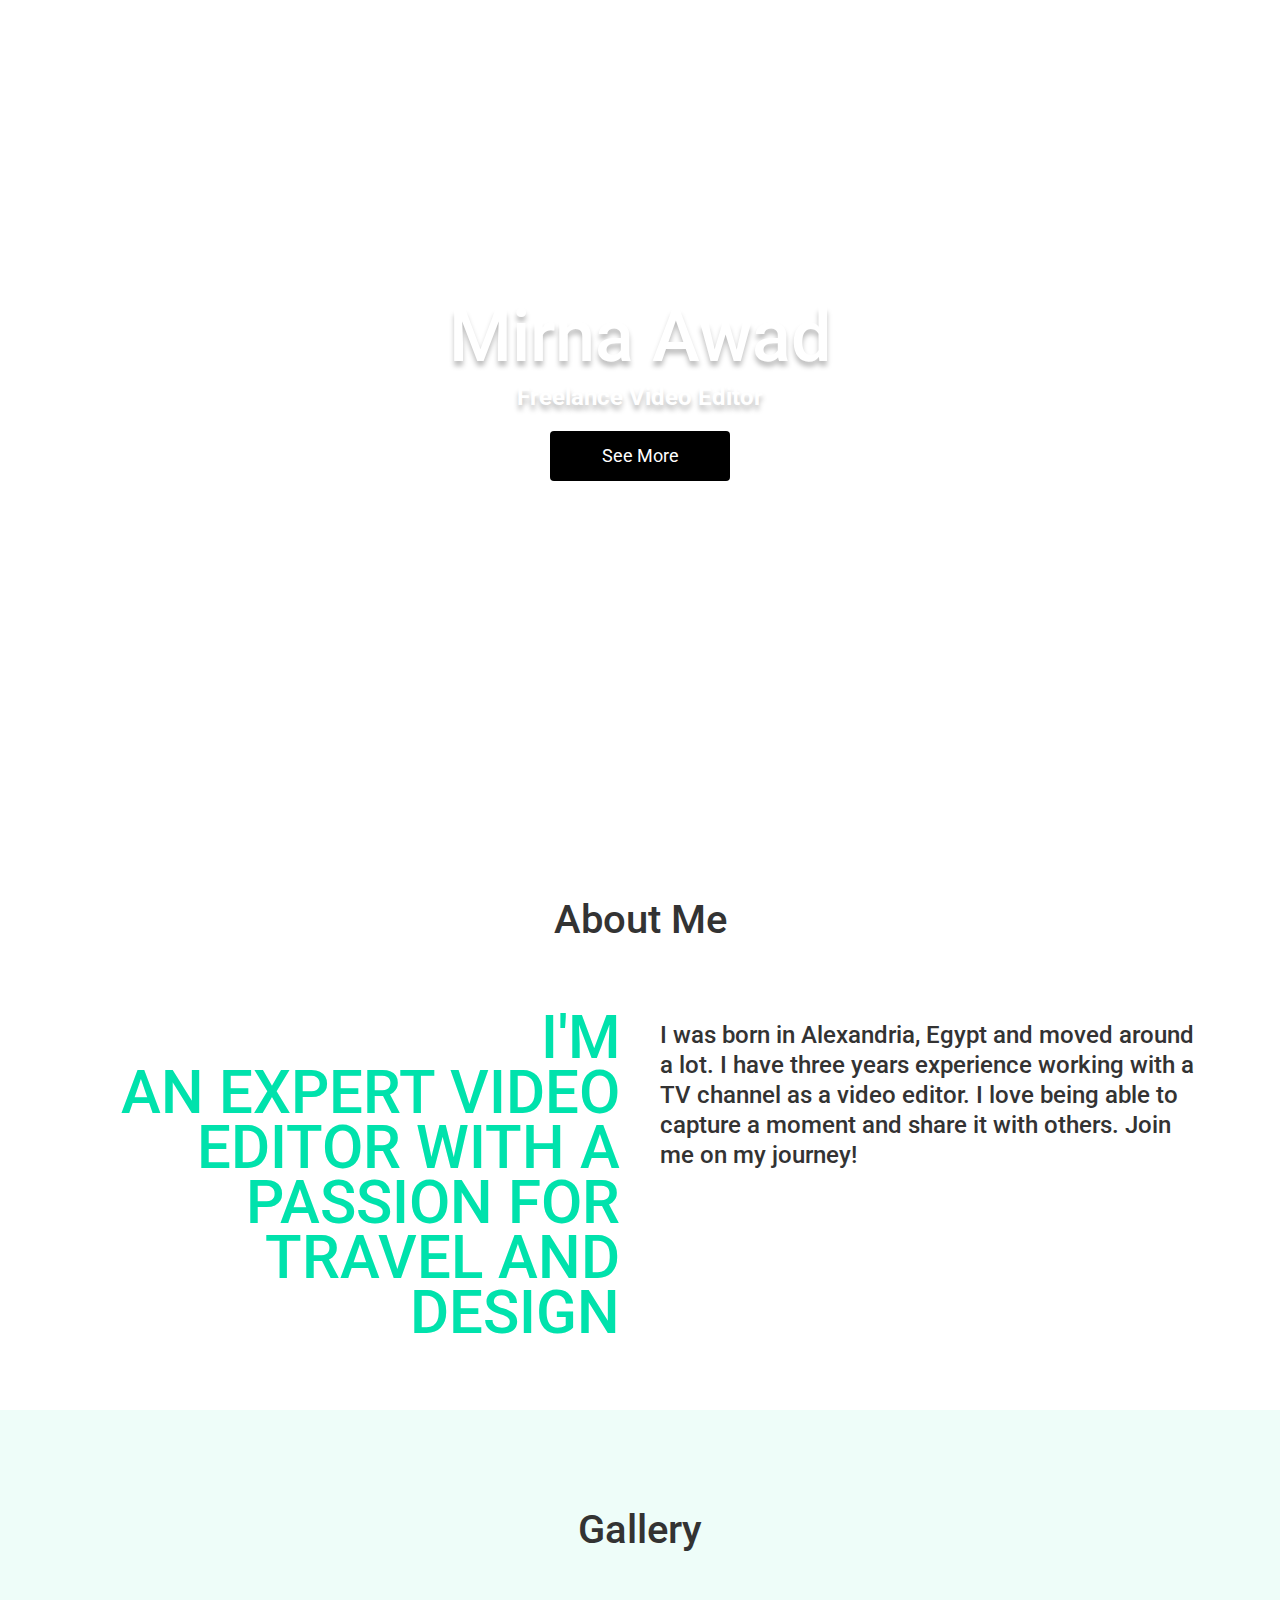
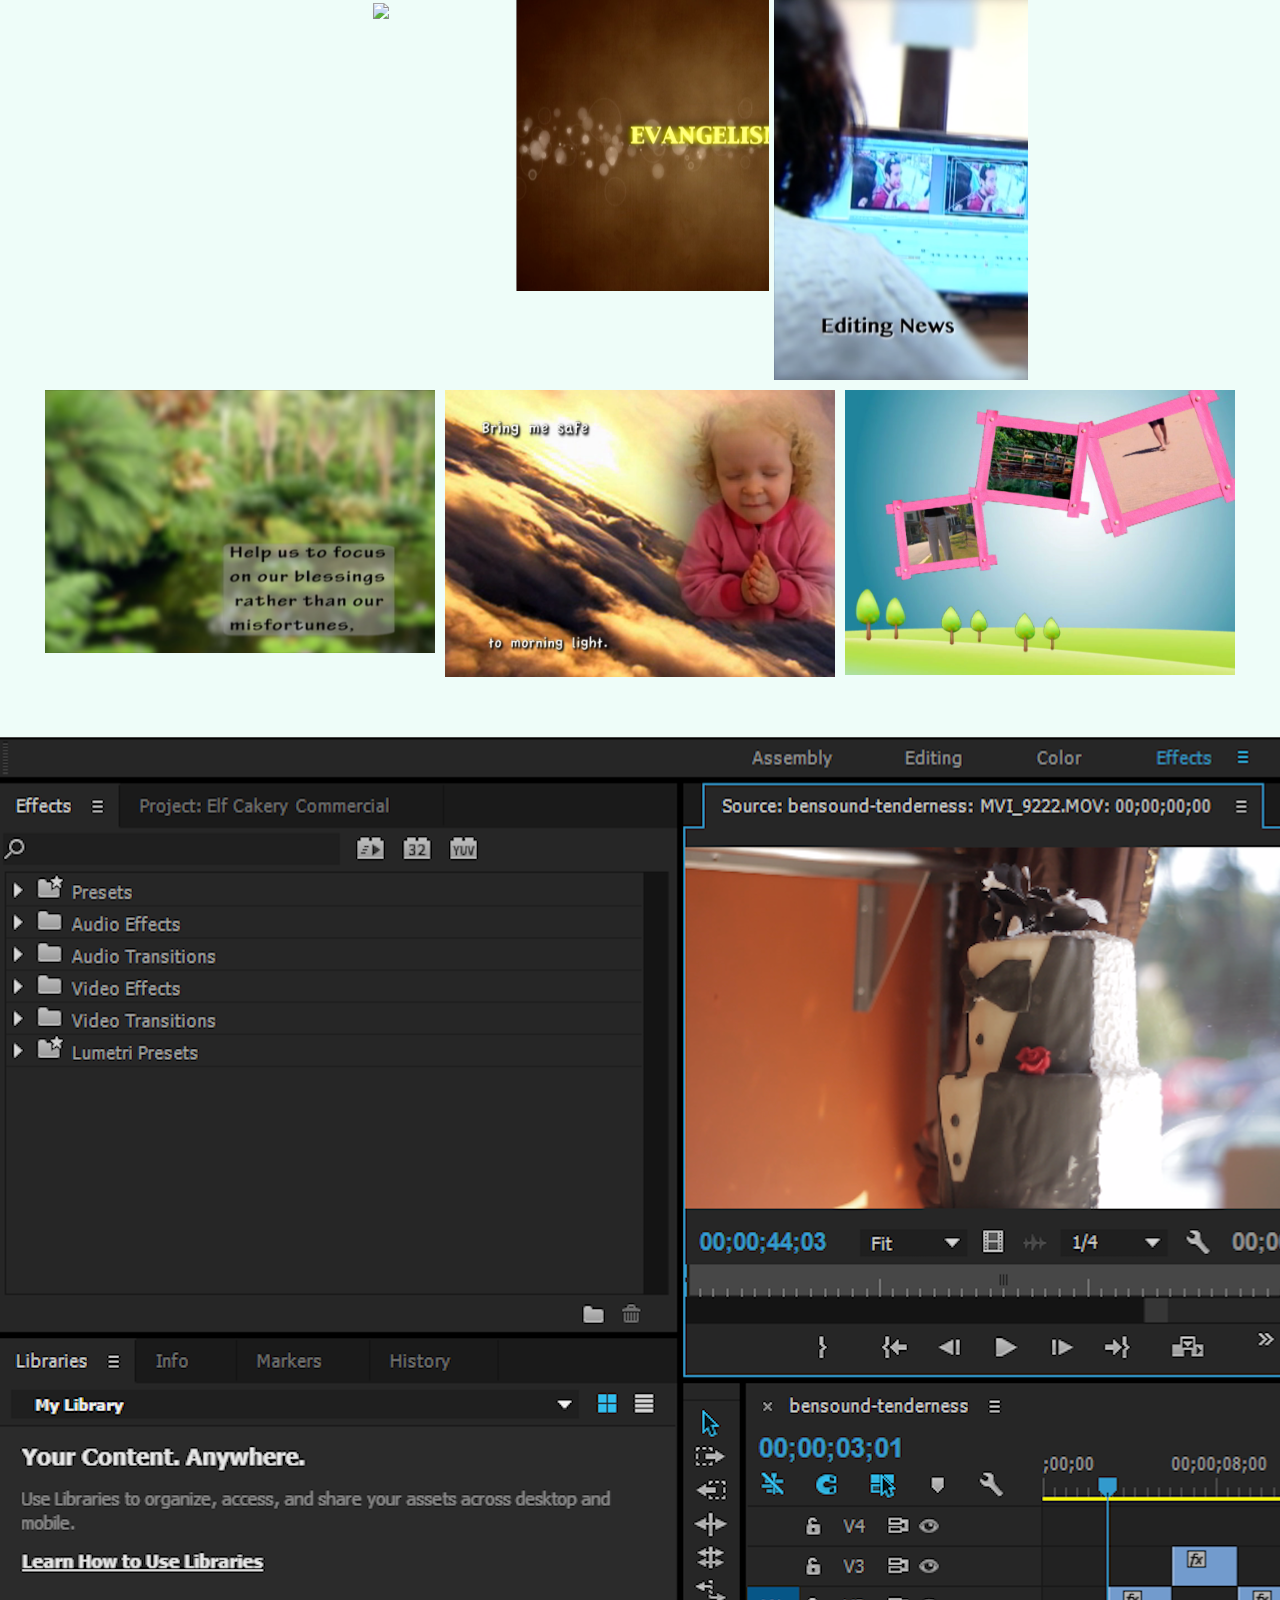
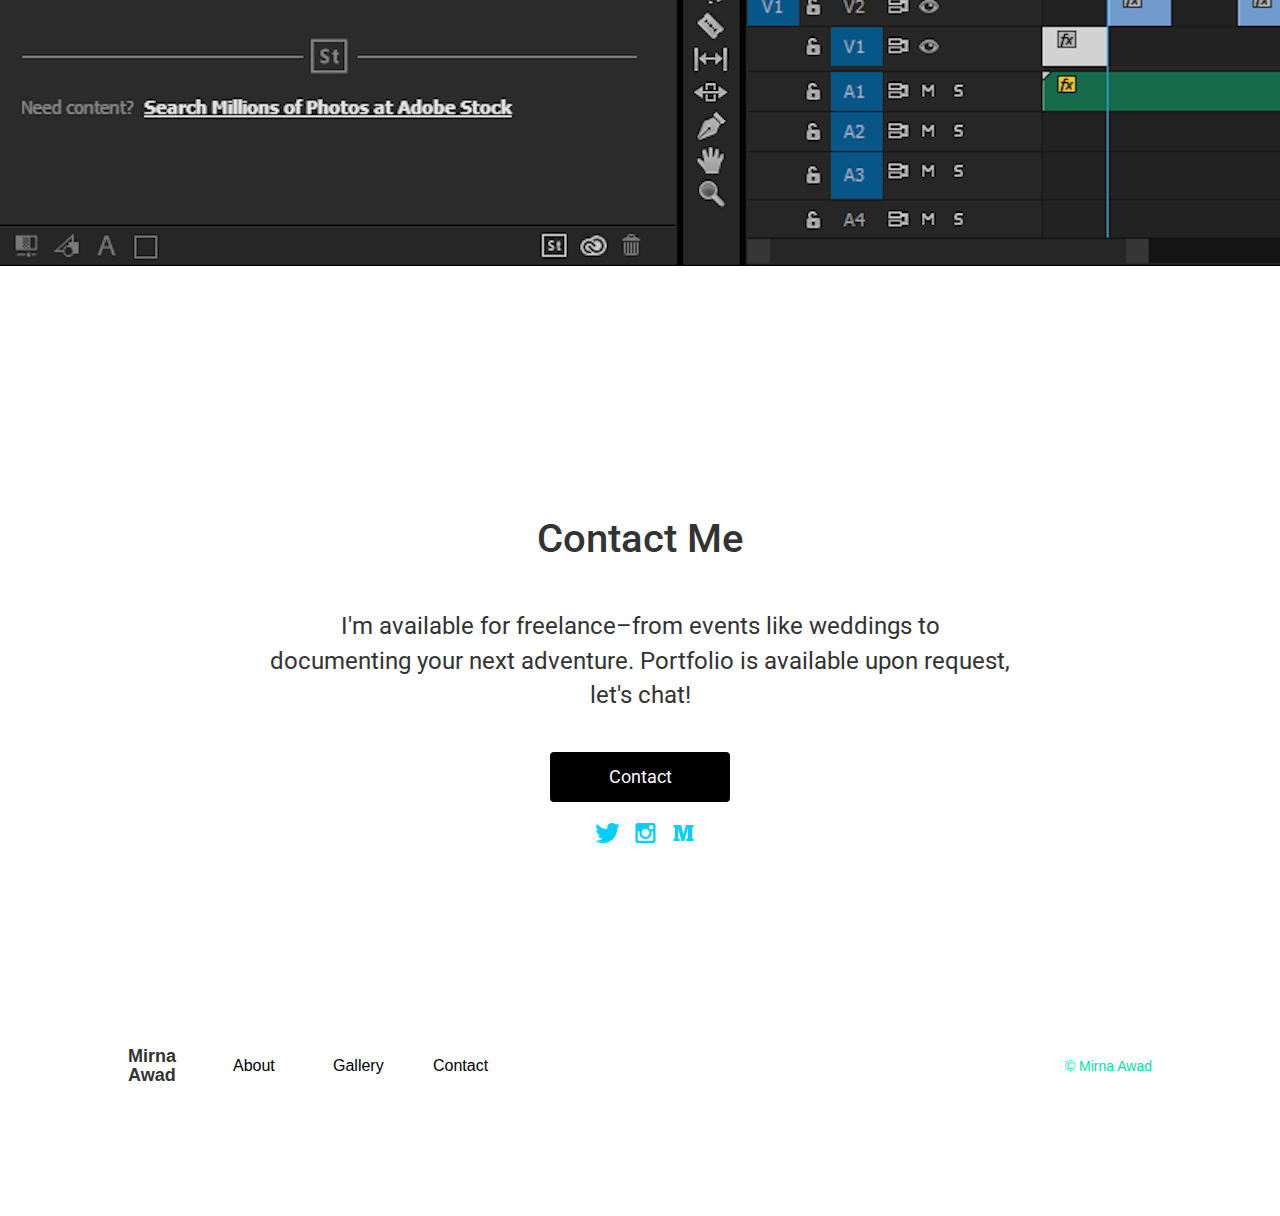
==== commit 4499fc72: "all" ====
--- a/index.html
+++ b/index.html
@@ -10,21 +10,22 @@
     <link rel="stylesheet" href="https://fonts.googleapis.com/css?family=Roboto:100,700" type="text/css">
 </head>
 <body>
-    <div id="intro" class="container-fluid hero landscape">
-        <h1>Marmoraaaa el amoraaaa</h1>
-        <h5>Freelance Photographer</h5>
+  <div id="intro" class="container-fluid hero landscape">
+      <div id="hamburger" class="js-menu-open"><img src="img/icons/menu.svg"></div>
+        <h1 class="name">Mirna Awad</h1>
+        <h5>Freelance Video Editor</h5>
         <a href="#gallery"><button type="button" class="cta">See More</button></a>
     </div>
 
     <div id="about" class="container hero">
-        <h2>About Me</h2>
-        <h2>Cliccccck hereeeeeeee</h2>
+      <h2>About Me</h2>
+
         <div class="row">
             <div class="col-md-6 left-col">
-                <h2>I'm a <br> self-taught photographer with a passion for travel and design</h2>
+                <h2>I'm <br> an expert video editor with a passion for travel and design</h2>
             </div>
             <div class="col-md-6 right-col">
-                <h5>I was born in Cape Town, South Africa and moved around a lot as a kid. To keep me distracted, my parents gave me a camera. Since then, I look at the world through a lens. I've visited over 30 countries and taken almost one quarter of a million photographs, and I feel like I'm just getting started. From landscapes to personal portraits and exciting scenes, I love being able to capture a moment and share it with others. Join me on my journey!</h5>
+                <h5>I was born in Alexandria, Egypt and moved around a lot. I have three years experience working with a TV channel as a video editor. I love being able to capture a moment and share it with others. Join me on my journey!</h5>
             </div>
         </div>
     </div>
@@ -33,30 +34,26 @@
         <h2>Gallery</h2>
 
         <div class="row">
-            <div class="col-md-4"><img src="img/gallery/gallery-01.jpg"></div>
-            <div class="col-md-4"><img src="img/gallery/gallery-02.jpg"></div>
-            <div class="col-md-4"><img src="img/gallery/gallery-03.jpg"></div>
+            <div class="col-md-4"><img src="img/gallery/gallery-10.png"><a href="https://www.youtube.com/watch?v=7-PVl_9Ap8g&t=4s"></a></div>
+            <div class="col-md-4"><img src="img/gallery/gallery-12.png"></div>
+            <div class="col-md-4"><img src="img/gallery/gallery-11.png"></div>
         </div>
         <div class="row">
-            <div class="col-md-4"><img src="img/gallery/gallery-04.jpg"></div>
-            <div class="col-md-4"><img src="img/gallery/gallery-05.jpg"></div>
-            <div class="col-md-4"><img src="img/gallery/gallery-06.jpg"></div>
+            <div class="col-md-4"><img src="img/gallery/gallery-14.png"></div>
+            <div class="col-md-4"><img src="img/gallery/gallery-15.png"></div>
+            <div class="col-md-4"><img src="img/gallery/gallery-16.png"></div>
         </div>
-        <div class="row">
-            <div class="col-md-4"><img src="img/gallery/gallery-07.jpg"></div>
-            <div class="col-md-4"><img src="img/gallery/gallery-08.jpg"></div>
-            <div class="col-md-4"><img src="img/gallery/gallery-09.jpg"></div>
-        </div>
+
     </div>
 
-    <div class="hero container-fluid bridge"></div>
+  <img class="img" src="img/Screen Shot.png">
 
     <div id="contact" class="container-fluid hero">
         <h2>Contact Me</h2>
 
-        <p>I'm available for freelance&ndash;from events like weddings to documenting your next adventure, let's chat!</p>
+        <p>I'm available for freelance&ndash;from events like weddings to documenting your next adventure. Portfolio is available upon request, let's chat!</p>
 
-        <a href="mailto:mail@example.net"><button type="button" class="cta">Contact</button></a>
+        <a href="mailto:mirnahelmybio@yahoo.com"><button type="button" class="cta">Contact</button></a>
 
         <div id="social">
             <a href="http://www.twitter.com"><img src="img/icons/twitter.svg"></a>
@@ -68,7 +65,7 @@
     <div id="footer">
         <div class="footer-item">
             <h4>
-                <b>Spike <br> Spiegel</b>
+                <b>Mirna <br> Awad</b>
             </h4>
         </div>
         <div class="footer-item">
@@ -78,9 +75,9 @@
             <a href="#gallery">Gallery</a>
         </div>
         <div class="footer-item">
-            <a href="#contact">Contact</a>
+            <a href="mailto:mirnahelmybio@yahoo.com">Contact</a>
         </div>
-        <div class="copyright">&copy; Spike Spiegel</div>
+        <div class="copyright">&copy; Mirna Awad</div>
     </div>
 </body>
 </html>
